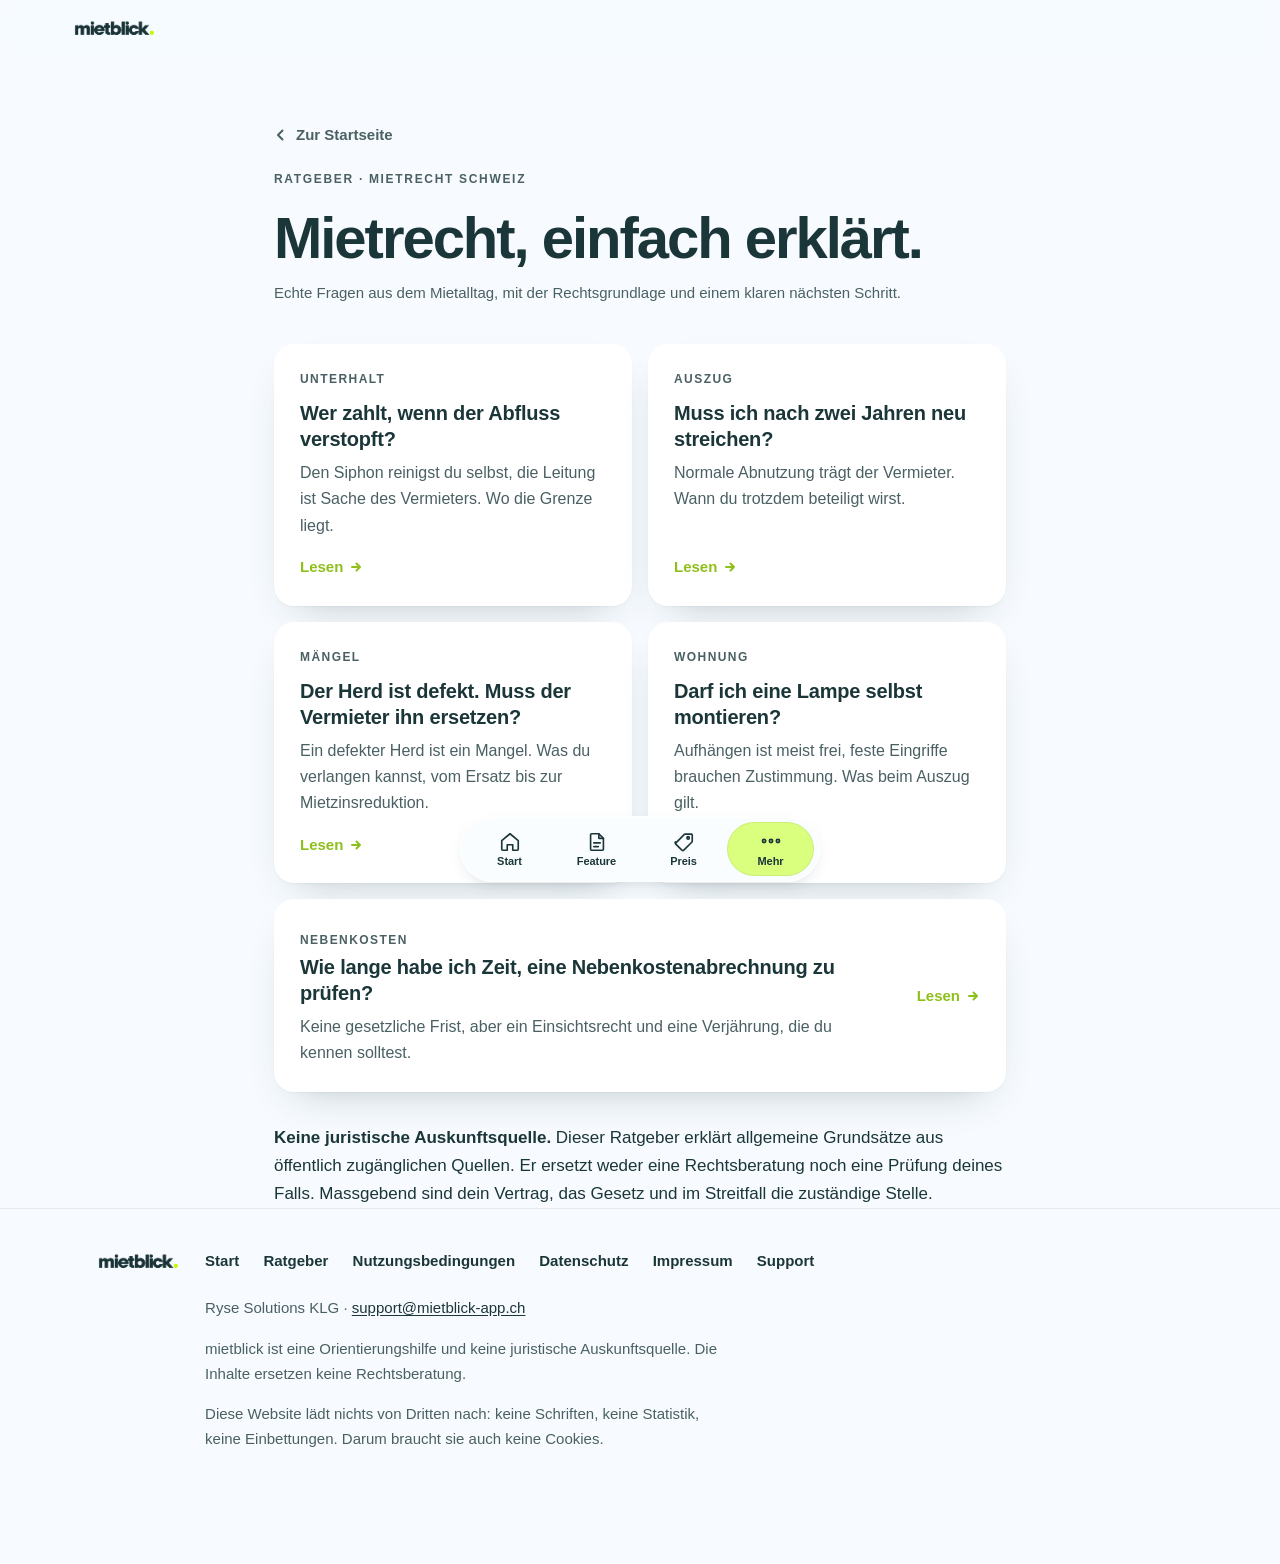
==== ratgeber/index.html @ 64bbb938 "Strukturierte Daten: ein JSON-LD-Graph je Seite (Organization, WebSite, WebPage, Article, Breadcrumb" ====
<!doctype html>
<html lang="de-CH">
<head>
<meta charset="utf-8">
<meta name="viewport" content="width=device-width,initial-scale=1">
<title>Ratgeber, Mietrecht einfach erklärt | mietblick</title>
<meta name="description" content="Echte Fragen aus dem Schweizer Mietalltag, mit Rechtsgrundlage und einem klaren nächsten Schritt. Keine Rechtsberatung.">
<meta name="theme-color" content="#F7FBFF" media="(prefers-color-scheme: light)">
<meta name="theme-color" content="#0F2426" media="(prefers-color-scheme: dark)">
<meta property="og:type" content="website">
<meta property="og:site_name" content="mietblick">
<meta property="og:title" content="Ratgeber, Mietrecht einfach erklärt">
<meta property="og:description" content="Echte Fragen aus dem Schweizer Mietalltag, mit Rechtsgrundlage und einem klaren nächsten Schritt.">
<meta property="og:locale" content="de_CH">
<meta property="og:url" content="https://mietblick-app.ch/ratgeber/">
<meta property="og:image" content="https://mietblick-app.ch/assets/og.jpg">
<meta name="twitter:card" content="summary_large_image">
<link rel="canonical" href="https://mietblick-app.ch/ratgeber/">
<link rel="icon" href="../assets/icon.png">
<link rel="apple-touch-icon" href="../assets/icon.png">
<style>:root{
--petrol:#1B3639;--petrol-deep:#0F2426;--lime:#C5FF28;--lime-ink:#8FBF1A;
--ice:#F7FBFF;--paper:#FFFFFF;--ink:#1B3639;--ink-muted:#4A6063;
--hairline:#E4EBEE;--sage:#DDF0E6;
--band:#1B3639;--band-ink:#F7FBFF;--band-muted:#9FB5B7;--band-line:rgba(247,251,255,.14);
--r-chip:8px;--r-control:16px;--r-card:20px;--r-hero:24px;--r-pill:28px;
--lift:0 1px 2px rgba(27,54,57,.04),0 18px 40px -22px rgba(27,54,57,.30);
--lift-hi:0 2px 4px rgba(27,54,57,.05),0 30px 60px -28px rgba(27,54,57,.42);
--lift-strong:0 2px 6px rgba(27,54,57,.06),0 48px 90px -44px rgba(27,54,57,.55);
--ease:cubic-bezier(.16,1,.3,1);
}
*{box-sizing:border-box}
html{-webkit-text-size-adjust:100%;scroll-behavior:smooth;overflow-x:clip;--dock-h:64px;--dock-gap:18px;--header-h:72px;scroll-padding-block-start:calc(var(--header-h) + 1rem);scroll-padding-block-end:calc(var(--dock-h) + max(var(--dock-gap), env(safe-area-inset-bottom,0px)) + 1rem)}
body{margin:0;overflow-x:clip;background:var(--ice);color:var(--ink);
font-family:-apple-system,BlinkMacSystemFont,"SF Pro Display","SF Pro Text","Inter","Segoe UI",Roboto,Helvetica,Arial,sans-serif;
font-size:17px;line-height:1.65;-webkit-font-smoothing:antialiased;text-rendering:optimizeLegibility}
img{max-width:100%}

/* Raster */
.shell{max-width:1140px;margin:0 auto;padding:0 24px}
.shell.narrow{max-width:780px}
.sec{padding:clamp(72px,10vw,132px) 0}
.sec-tight{padding:clamp(56px,7vw,92px) 0}
.band{background:var(--band);color:var(--band-ink)}
.band .lead,.band .muted{color:var(--band-muted)}
.band .eyebrow{color:var(--lime)}

/* Typografie */
.eyebrow{font-size:12px;font-weight:700;letter-spacing:.14em;text-transform:uppercase;
color:var(--ink-muted);margin:0 0 18px;display:block}
h1{font-size:clamp(40px,6.4vw,74px);line-height:1.03;letter-spacing:-.035em;font-weight:700;margin:0 0 22px}
h2{font-size:clamp(29px,4.1vw,50px);line-height:1.09;letter-spacing:-.03em;font-weight:700;margin:0 0 20px}
h3{font-size:19px;line-height:1.3;letter-spacing:-.01em;font-weight:600;margin:0 0 8px}
.lead{font-size:clamp(18px,2vw,22px);line-height:1.5;color:var(--ink-muted);margin:0 0 28px;max-width:46ch}
.muted{color:var(--ink-muted)}
p{margin:0 0 16px}
p:last-child{margin-bottom:0}

/* Leseanzeige */
.progress{position:fixed;top:0;left:0;height:2px;width:0;background:var(--lime-ink);
z-index:40;pointer-events:none}

/* Schwebende Navigation unten (Liquid-Glass-Stil): Grid aus vier Feldern, eine Pille gleitet mit */
.dock{--i:0;position:fixed;left:50%;bottom:max(18px,env(safe-area-inset-bottom));transform:translateX(-50%);
z-index:30;display:grid;grid-template-columns:repeat(4,minmax(0,1fr));width:min(calc(100vw - 32px),360px);
padding:5px;border-radius:999px;isolation:isolate;
background:rgba(250,253,255,.96);backdrop-filter:saturate(180%) blur(22px);-webkit-backdrop-filter:saturate(180%) blur(22px);
border:1px solid rgba(255,255,255,.7);box-shadow:0 6px 18px -8px rgba(27,54,57,.22),inset 0 1px 0 rgba(255,255,255,.8)}
.dock .pill{position:absolute;top:5px;bottom:5px;left:5px;width:calc((100% - 10px) / 4);
border-radius:999px;background:rgba(197,255,40,.6);box-shadow:inset 0 0 0 1px rgba(27,54,57,.08);z-index:-1;
transform:translateX(calc(var(--i) * 100%));will-change:transform;
transition:transform .6s cubic-bezier(.32,.72,0,1)}
.dock a{position:relative;display:flex;flex-direction:column;align-items:center;justify-content:center;gap:3px;min-height:54px;
font-size:11px;font-weight:600;letter-spacing:-.005em;line-height:1;color:#1B3639;text-decoration:none;white-space:nowrap;border-radius:999px;transition:color .45s cubic-bezier(.32,.72,0,1)}
.dock a svg{transition:transform .6s cubic-bezier(.32,.72,0,1)}
.dock a[aria-current="page"] svg{transform:translateY(-1px) scale(1.08)}
.dock a:focus-visible{outline:2px solid #1B3639;outline-offset:2px}
.dock svg{width:22px;height:22px;flex:none}
footer{padding-bottom:calc(104px + env(safe-area-inset-bottom))}
@media(prefers-reduced-motion:reduce){.dock .pill,.dock a,.dock a svg{transition:none}}
/* Kopfzeile */
.top{position:sticky;top:0;z-index:20;background:rgba(247,251,255,.82);
backdrop-filter:saturate(180%) blur(16px);-webkit-backdrop-filter:saturate(180%) blur(16px);
border-bottom:1px solid transparent;transition:border-color .3s}
.top.stuck{border-bottom-color:var(--hairline)}
.top-in{display:flex;align-items:center;justify-content:space-between;gap:16px;padding:16px 0}
.brand{display:inline-flex;align-items:center}
.brand img{height:26px;width:auto;display:block;transition:height .35s var(--ease)}
.top.stuck .brand img{height:22px}
.brand .on-dark{display:none}
@media(max-width:759px){.top-in .status{display:none}}
/* Mobil: Logo zentriert und grösser, Hero rückt nach oben an die Kopfzeile */
@media(max-width:759px){
.top-in{justify-content:center;padding:14px 0 10px}
.brand img{height:34px}
.top.stuck .brand img{height:30px}
.hero{padding-top:8px}
}

/* Statusmarke */
.status{display:inline-flex;align-items:center;gap:9px;font-size:13px;font-weight:600;
padding:8px 15px;border-radius:var(--r-pill);border:1px solid var(--hairline);
background:var(--paper);color:var(--ink);white-space:nowrap;margin:0}
.status::before{content:"";width:7px;height:7px;border-radius:50%;background:var(--lime-ink);flex:0 0 auto}
.band .status{background:rgba(247,251,255,.08);border-color:var(--band-line);color:var(--band-ink)}
.band .status::before{background:var(--lime)}

/* Schaltflaechen */
.btn{display:inline-flex;align-items:center;gap:10px;text-decoration:none;font-weight:600;
font-size:17px;padding:16px 28px;border-radius:var(--r-pill);border:1px solid transparent;
transition:transform .25s var(--ease),background-color .25s,border-color .25s,box-shadow .25s var(--ease)}
.btn-primary{background:var(--petrol);color:var(--ice)}
.btn-primary:hover{background:var(--petrol-deep);transform:translateY(-2px);
box-shadow:0 14px 30px -14px rgba(27,54,57,.6)}
.btn-primary:active{transform:translateY(0) scale(.985)}
.band .btn-primary{background:var(--lime);color:var(--petrol-deep)}
.band .btn-primary:hover{background:#d4ff5c}
.btn-ghost{border-color:var(--hairline);color:var(--ink);background:var(--paper)}
.btn-ghost:hover{border-color:var(--ink-muted);transform:translateY(-2px)}
.btn-ghost:active{transform:translateY(0) scale(.985)}
.btns{display:flex;flex-wrap:wrap;gap:12px;align-items:center}

/* Hero */
.hero{padding:clamp(44px,6vw,80px) 0 clamp(64px,8vw,104px)}
.hero-grid{display:grid;gap:clamp(40px,6vw,64px);align-items:center}
@media(min-width:900px){.hero-grid{grid-template-columns:1.02fr .98fr}}
.hero h1{margin-top:18px}
.hero .note{font-size:15px;color:var(--ink-muted);margin:22px 0 0}
.hero-art{position:relative;display:grid;place-items:center;min-height:300px}
.hero-art .glow{position:absolute;width:118%;aspect-ratio:1;border-radius:50%;
background:radial-gradient(closest-side,rgba(197,255,40,.55),rgba(197,255,40,.16) 52%,rgba(197,255,40,0) 76%)}
.hero-art img{position:relative;width:min(460px,88%);height:auto}

/* Alltagsband */
.beats{margin:clamp(28px,4vw,44px) 0 0;border-top:1px solid var(--band-line)}
.beat{position:relative;padding:22px 0;border-bottom:1px solid var(--band-line);display:grid;gap:4px}
@media(min-width:760px){.beat{grid-template-columns:132px 1fr;gap:28px;align-items:baseline}}
.beat .k{font-size:12px;font-weight:700;letter-spacing:.14em;text-transform:uppercase;color:var(--lime)}
.beat .v{font-size:clamp(18px,2vw,21px);line-height:1.45;margin:0;max-width:62ch}
.turn{margin:clamp(30px,4vw,44px) 0 0;font-size:clamp(20px,2.4vw,26px);line-height:1.4;
letter-spacing:-.015em;max-width:32ch}

/* Funktionsabschnitt */
.feature{display:grid;gap:clamp(34px,5vw,72px);align-items:center}
@media(min-width:900px){
.feature{grid-template-columns:1fr 1fr}
.feature.flip .feature-art{order:-1}
}
.feature + .feature{margin-top:clamp(72px,9vw,128px)}
.feature-art{display:grid;place-items:center}
.points{list-style:none;margin:26px 0 0;padding:0;display:grid;gap:14px}
.points li{display:grid;grid-template-columns:22px 1fr;gap:12px;align-items:start;
font-size:16px;line-height:1.5}
.points .t{font-weight:600}
.tick{width:22px;height:22px;border-radius:50%;background:var(--sage);display:grid;
place-items:center;margin-top:1px;color:var(--petrol)}
.tick svg{width:12px;height:12px;display:block}
.band .tick{background:rgba(197,255,40,.18);color:var(--lime)}

/* Geraeterahmen */
.device{position:relative;width:min(306px,78vw);padding:11px;border-radius:50px;
background:linear-gradient(165deg,#2B5054 0%,#1B3639 42%,#102325 100%);
box-shadow:var(--lift-strong)}
.device::after{content:"";position:absolute;inset:0;border-radius:50px;pointer-events:none;
box-shadow:inset 0 1px 0 rgba(247,251,255,.22),inset 0 0 0 1px rgba(15,36,38,.5)}
.device img{display:block;width:100%;height:auto;border-radius:40px;background:var(--ice)}

/* Kennzahl */
.pull{margin:clamp(28px,4vw,40px) 0 0;padding:24px 26px;border-radius:var(--r-card);
background:var(--paper);box-shadow:var(--lift);display:grid;gap:4px}
.band .pull{background:rgba(247,251,255,.06);box-shadow:none;border:1px solid var(--band-line)}
.pull .n{font-size:clamp(30px,4vw,40px);font-weight:700;letter-spacing:-.03em;line-height:1.05;
font-variant-numeric:tabular-nums}
.pull .c{font-size:15px;color:var(--ink-muted)}
.band .pull .c{color:var(--band-muted)}

/* Fallkacheln */
.tiles{display:grid;grid-template-columns:repeat(2,1fr);gap:12px;margin:26px 0 0;
padding:0;list-style:none}
@media(min-width:620px){.tiles{grid-template-columns:repeat(3,1fr)}}
.tile{background:var(--paper);border-radius:var(--r-card);padding:14px 14px 16px;
box-shadow:var(--lift);display:grid;gap:10px;justify-items:start;
transition:transform .3s var(--ease),box-shadow .3s var(--ease)}
.tile:hover{transform:translateY(-4px);box-shadow:var(--lift-hi)}
.tile img{width:100%;height:auto;aspect-ratio:16/10;object-fit:contain;border-radius:var(--r-chip)}
.tile span{font-size:15px;font-weight:600;line-height:1.3}

/* Zweispaltig mit Illustration */
.split{display:grid;gap:clamp(34px,5vw,64px);align-items:center}
@media(min-width:900px){.split{grid-template-columns:1.06fr .94fr}}
.split-art{display:grid;place-items:center}
.split-art img{width:min(380px,78%);height:auto}

/* Karten */
.cards{display:grid;gap:14px;grid-template-columns:1fr;margin:clamp(30px,4vw,44px) 0 0}
@media(min-width:760px){.cards{grid-template-columns:repeat(3,1fr)}}
.card{background:var(--paper);border-radius:var(--r-card);padding:26px;box-shadow:var(--lift);
transition:transform .3s var(--ease),box-shadow .3s var(--ease),background-color .3s}
.card:hover{transform:translateY(-4px);box-shadow:var(--lift-hi)}
.card p{color:var(--ink-muted);font-size:16px;margin:0}
.band .card{background:rgba(247,251,255,.06);box-shadow:none;border:1px solid var(--band-line)}
.band .card:hover{background:rgba(247,251,255,.09);box-shadow:none}
.band .card p{color:var(--band-muted)}

/* Belegmarken */
.chips{display:flex;flex-wrap:wrap;gap:10px;margin:clamp(26px,3vw,36px) 0 0;padding:0;list-style:none}
.chips li{font-size:15px;font-weight:600;padding:10px 16px;border-radius:var(--r-pill);
border:1px solid var(--band-line);background:rgba(247,251,255,.06);
transition:background-color .25s,border-color .25s,transform .25s var(--ease)}
.chips li:hover{background:rgba(197,255,40,.12);border-color:rgba(197,255,40,.45);transform:translateY(-2px)}

/* Preis */
.price{background:var(--paper);border-radius:var(--r-hero);padding:clamp(28px,4vw,44px);
box-shadow:var(--lift);max-width:620px}
.price .n{font-size:clamp(34px,4.6vw,46px);font-weight:700;letter-spacing:-.03em;line-height:1.05;margin:0 0 10px}

/* Abschluss */
.launch{display:grid;gap:clamp(28px,4vw,48px);align-items:center;justify-items:center;text-align:center}
.launch-art{position:relative;display:grid;place-items:center}
.launch-art .glow{position:absolute;width:168%;aspect-ratio:1;border-radius:50%;
background:radial-gradient(closest-side,rgba(197,255,40,.30),rgba(197,255,40,0) 70%)}
.launch-art img{position:relative;width:min(210px,62vw);height:auto}
.launch .lead{margin-inline:auto}

/* Rechtstexte */
.doc-head{padding:clamp(36px,5vw,68px) 0 clamp(18px,2.5vw,28px)}
.doc-head h1{font-size:clamp(34px,5vw,58px);margin:0 0 14px}
.doc-head .version{color:var(--ink-muted);font-size:15px;margin:0}
.doc{background:var(--paper);border-radius:var(--r-hero);padding:clamp(26px,4vw,44px);
margin:0 auto clamp(56px,8vw,96px);box-shadow:var(--lift)}
.doc h2{font-size:clamp(20px,2.4vw,25px);line-height:1.25;margin:38px 0 10px;letter-spacing:-.015em}
.doc > h2:first-child{margin-top:0}
.doc p,.doc li{max-width:68ch}
.doc ul,.doc ol{padding-left:22px;margin:0 0 16px}
.doc li{margin:8px 0}
.doc .tablewrap{overflow-x:auto;margin:0 0 22px;border-radius:var(--r-control);
border:1px solid var(--hairline);-webkit-overflow-scrolling:touch}
.doc table{width:100%;min-width:560px;border-collapse:collapse;font-size:15px}
.doc th{text-align:left;font-weight:700;font-size:11px;letter-spacing:.12em;text-transform:uppercase;
color:var(--ink-muted);padding:14px 16px;background:var(--ice);
border-bottom:1px solid var(--hairline);white-space:nowrap}
.doc td{padding:14px 16px;border-bottom:1px solid var(--hairline);vertical-align:top;line-height:1.5}
.doc tbody tr:last-child td{border-bottom:0}
.doc-back{display:inline-flex;align-items:center;gap:8px;font-weight:600;text-decoration:none;
font-size:15px;margin:0 0 22px;color:var(--ink-muted)}
.doc-back:hover{color:var(--ink)}
a{color:var(--petrol);text-underline-offset:2px}

/* Fusszeile */
footer{border-top:1px solid var(--hairline);padding:40px 0 calc(112px + env(safe-area-inset-bottom));color:var(--ink-muted);font-size:15px}
footer .f-in{display:grid;gap:20px}
@media(min-width:760px){.f-in{grid-template-columns:auto 1fr;align-items:start;gap:48px}}
footer nav a{display:inline-block;margin:0 20px 8px 0;color:var(--ink);font-weight:600;text-decoration:none}
footer nav a:hover{text-decoration:underline}
footer .f-note{margin-top:14px;max-width:62ch}

/* Bewegung 1: Inhalt kommt an */
.js .reveal{opacity:0;transform:translateY(20px);
transition:opacity .75s var(--ease),transform .75s var(--ease)}
.js .reveal.in{opacity:1;transform:none}
.js .feature-art .device{opacity:0;transform:translateY(26px) scale(.975);
transition:opacity .9s var(--ease),transform .9s var(--ease)}
.js .feature-art.in .device{opacity:1;transform:none}
/* Die Linien im Alltagsband ziehen sich der Reihe nach ein */
.js .beat::after{content:"";position:absolute;left:0;bottom:-1px;height:1px;width:0;
background:var(--lime);opacity:.5;transition:width 1.1s var(--ease)}
.js .beats.in .beat::after{width:100%}
.js .beats.in .beat:nth-child(1)::after{transition-delay:.10s}
.js .beats.in .beat:nth-child(2)::after{transition-delay:.25s}
.js .beats.in .beat:nth-child(3)::after{transition-delay:.40s}
.js .beats.in .beat:nth-child(4)::after{transition-delay:.55s}
/* Bewegung 2: Tiefe beim Scrollen */
.js [data-par]{will-change:transform}

/* Fokus */
a:focus-visible,.btn:focus-visible{outline:3px solid var(--lime-ink);outline-offset:3px;border-radius:var(--r-chip)}
.band a:focus-visible,.band .btn:focus-visible{outline-color:var(--lime)}
.skip{position:absolute;left:-9999px}
.skip:focus{left:24px;top:12px;z-index:41;position:fixed;background:var(--petrol);color:var(--ice);
padding:12px 18px;border-radius:var(--r-control);text-decoration:none}

@media(prefers-reduced-motion:reduce){
html{scroll-behavior:auto}
.js .reveal,.js .feature-art .device{opacity:1;transform:none;transition:none}
.js .beat::after{display:none}
.js [data-par]{transform:none!important;will-change:auto}
.btn:hover,.card:hover,.tile:hover,.chips li:hover{transform:none}
.brand img,.top.stuck .brand img{transition:none}
.progress{display:none}
}

@media(prefers-color-scheme:dark){
:root{
--ice:#0F2426;--paper:#1A3134;--ink:#F3F8FA;--ink-muted:#A5BBBD;
--hairline:rgba(243,248,250,.12);--sage:rgba(197,255,40,.16);
--band:#153032;--band-line:rgba(243,248,250,.12);
--lift:0 1px 2px rgba(0,0,0,.3),0 18px 40px -22px rgba(0,0,0,.6);
--lift-hi:0 2px 4px rgba(0,0,0,.35),0 30px 60px -28px rgba(0,0,0,.7);
--lift-strong:0 2px 6px rgba(0,0,0,.4),0 48px 90px -44px rgba(0,0,0,.85);
}
.top{background:rgba(15,36,38,.82)}
.dock{background:rgba(15,36,38,.96);border-color:rgba(243,248,250,.14);box-shadow:0 6px 18px -8px rgba(0,0,0,.5),inset 0 1px 0 rgba(243,248,250,.08)}
.dock a{color:#F7FBFF}
.dock .pill{background:rgba(197,255,40,.9);box-shadow:none}
.dock a[aria-current="page"]{color:#0F2426}
.brand .on-light{display:none}
.brand .on-dark{display:block}
.status{background:rgba(243,248,250,.07);border-color:var(--hairline)}
.status::before{background:var(--lime)}
.btn-primary{background:var(--lime);color:var(--petrol-deep)}
.btn-primary:hover{background:#d4ff5c;box-shadow:0 14px 30px -14px rgba(197,255,40,.35)}
.btn-ghost{background:transparent}
.tick{color:var(--lime)}
.progress{background:var(--lime)}
a{color:var(--lime)}
.device{background:linear-gradient(165deg,#355E62 0%,#1B3639 42%,#0B1C1E 100%)}
.doc th{background:rgba(243,248,250,.04)}
}.rg-grid{display:grid;gap:16px;grid-template-columns:1fr;margin-top:10px}
@media(min-width:720px){.rg-grid{grid-template-columns:1fr 1fr}}
.rg-card{display:flex;flex-direction:column;text-decoration:none;color:inherit}
.rg-card .cat{font-size:12px;font-weight:700;letter-spacing:.12em;text-transform:uppercase;color:var(--ink-muted);margin:0 0 10px}
.rg-card h3{font-size:20px;margin:0 0 8px}
.rg-card p{color:var(--ink-muted);font-size:16px;margin:0 0 16px}
.rg-card .more{margin-top:auto;font-weight:600;font-size:15px;color:var(--lime-ink);display:inline-flex;align-items:center;gap:6px}
.rg-card:hover .more{gap:10px}
.rg-card .more svg{transition:transform .4s var(--ease)}
.rg-wide{grid-column:1/-1}
@media(min-width:720px){.rg-wide{flex-direction:row;align-items:center;gap:28px}.rg-wide .rg-txt{flex:1}.rg-wide .rg-txt p{margin-bottom:0}.rg-wide .more{margin-top:0;white-space:nowrap}}
</style>
<script>document.documentElement.classList.add('js')</script>
<script type="application/ld+json">{"@context":"https://schema.org","@graph":[{"@type":"Organization","@id":"https://mietblick-app.ch/#organisation","name":"Ryse Solutions KLG","url":"https://mietblick-app.ch/","email":"support@mietblick-app.ch","address":{"@type":"PostalAddress","streetAddress":"Talackerstrasse 15","postalCode":"5037","addressLocality":"Muhen","addressCountry":"CH"},"identifier":{"@type":"PropertyValue","propertyID":"UID","value":"CHE-268.832.753"}},{"@type":"WebSite","@id":"https://mietblick-app.ch/#website","url":"https://mietblick-app.ch/","name":"mietblick","description":"Mietrecht verstehen, Fristen rechnen, Wohnung dokumentieren. Für Mieterinnen und Mieter in der Schweiz.","inLanguage":"de-CH","publisher":{"@id":"https://mietblick-app.ch/#organisation"}},{"@type":"CollectionPage","@id":"https://mietblick-app.ch/ratgeber/#seite","url":"https://mietblick-app.ch/ratgeber/","name":"Mietrecht, einfach erklärt.","description":"Echte Fragen aus dem Schweizer Mietalltag, mit Rechtsgrundlage und einem klaren nächsten Schritt. Keine Rechtsberatung.","inLanguage":"de-CH","isPartOf":{"@id":"https://mietblick-app.ch/#website"}},{"@type":"BreadcrumbList","@id":"https://mietblick-app.ch/ratgeber/#krumen","itemListElement":[{"@type":"ListItem","position":1,"name":"Start","item":"https://mietblick-app.ch/"},{"@type":"ListItem","position":2,"name":"Ratgeber","item":"https://mietblick-app.ch/ratgeber/"}]}]}</script>
</head>
<body>
<a class="skip" href="#inhalt">Zum Inhalt</a>
<div class="progress" aria-hidden="true"></div>
<header class="top"><div class="shell top-in">
<a class="brand" href="../index.html" aria-label="mietblick, zur Startseite">
<img class="on-light" src="../assets/wortmarke-petrol.png" alt="mietblick" width="900" height="240">
<img class="on-dark" src="../assets/wortmarke-weiss.png" alt="" aria-hidden="true" width="900" height="240">
</a>

</div></header>
<main id="inhalt">
<section class="doc-head"><div class="shell narrow"><a class="doc-back" href="../index.html"><svg width="14" height="14" viewBox="0 0 14 14" fill="none" aria-hidden="true"><path d="M8.5 2.5 4 7l4.5 4.5" stroke="currentColor" stroke-width="2" stroke-linecap="round" stroke-linejoin="round"/></svg>Zur Startseite</a><span class="eyebrow">Ratgeber · Mietrecht Schweiz</span><h1>Mietrecht, einfach erklärt.</h1><p class="version">Echte Fragen aus dem Mietalltag, mit der Rechtsgrundlage und einem klaren nächsten Schritt.</p></div></section>
<div class="shell narrow">
<div class="rg-grid">
<a class="card rg-card" href="abfluss.html"><span class="cat">Unterhalt</span><h3>Wer zahlt, wenn der Abfluss verstopft?</h3><p>Den Siphon reinigst du selbst, die Leitung ist Sache des Vermieters. Wo die Grenze liegt.</p><span class="more">Lesen <svg width="14" height="14" viewBox="0 0 14 14" fill="none" aria-hidden="true"><path d="M3 7h8M7.5 3.5 11 7l-3.5 3.5" stroke="currentColor" stroke-width="2" stroke-linecap="round" stroke-linejoin="round"/></svg></span></a>
<a class="card rg-card" href="streichen.html"><span class="cat">Auszug</span><h3>Muss ich nach zwei Jahren neu streichen?</h3><p>Normale Abnutzung trägt der Vermieter. Wann du trotzdem beteiligt wirst.</p><span class="more">Lesen <svg width="14" height="14" viewBox="0 0 14 14" fill="none" aria-hidden="true"><path d="M3 7h8M7.5 3.5 11 7l-3.5 3.5" stroke="currentColor" stroke-width="2" stroke-linecap="round" stroke-linejoin="round"/></svg></span></a>
<a class="card rg-card" href="herd.html"><span class="cat">Mängel</span><h3>Der Herd ist defekt. Muss der Vermieter ihn ersetzen?</h3><p>Ein defekter Herd ist ein Mangel. Was du verlangen kannst, vom Ersatz bis zur Mietzinsreduktion.</p><span class="more">Lesen <svg width="14" height="14" viewBox="0 0 14 14" fill="none" aria-hidden="true"><path d="M3 7h8M7.5 3.5 11 7l-3.5 3.5" stroke="currentColor" stroke-width="2" stroke-linecap="round" stroke-linejoin="round"/></svg></span></a>
<a class="card rg-card" href="lampe.html"><span class="cat">Wohnung</span><h3>Darf ich eine Lampe selbst montieren?</h3><p>Aufhängen ist meist frei, feste Eingriffe brauchen Zustimmung. Was beim Auszug gilt.</p><span class="more">Lesen <svg width="14" height="14" viewBox="0 0 14 14" fill="none" aria-hidden="true"><path d="M3 7h8M7.5 3.5 11 7l-3.5 3.5" stroke="currentColor" stroke-width="2" stroke-linecap="round" stroke-linejoin="round"/></svg></span></a>
<a class="card rg-card rg-wide" href="nebenkosten.html"><div class="rg-txt"><span class="cat">Nebenkosten</span><h3>Wie lange habe ich Zeit, eine Nebenkostenabrechnung zu prüfen?</h3><p>Keine gesetzliche Frist, aber ein Einsichtsrecht und eine Verjährung, die du kennen solltest.</p></div><span class="more">Lesen <svg width="14" height="14" viewBox="0 0 14 14" fill="none" aria-hidden="true"><path d="M3 7h8M7.5 3.5 11 7l-3.5 3.5" stroke="currentColor" stroke-width="2" stroke-linecap="round" stroke-linejoin="round"/></svg></span></a>
</div>
<p class="hinweis" style="margin-top:32px"><strong>Keine juristische Auskunftsquelle.</strong> Dieser Ratgeber erklärt allgemeine Grundsätze aus öffentlich zugänglichen Quellen. Er ersetzt weder eine Rechtsberatung noch eine Prüfung deines Falls. Massgebend sind dein Vertrag, das Gesetz und im Streitfall die zuständige Stelle.</p>
</div>
</main>
<nav class="dock" aria-label="Seiten" style="--i:3"><span class="pill" aria-hidden="true"></span><a href="../index.html"><svg viewBox="0 0 24 24" fill="none" stroke="currentColor" stroke-width="1.8" stroke-linecap="round" stroke-linejoin="round" aria-hidden="true"><path d="M3 10.5 12 3l9 7.5V20a1 1 0 0 1-1 1h-5v-6h-6v6H4a1 1 0 0 1-1-1z"/></svg><span>Start</span></a><a href="../index.html#funktionen"><svg viewBox="0 0 24 24" fill="none" stroke="currentColor" stroke-width="1.8" stroke-linecap="round" stroke-linejoin="round" aria-hidden="true"><path d="M14 3H6a1 1 0 0 0-1 1v16a1 1 0 0 0 1 1h12a1 1 0 0 0 1-1V8z"/><path d="M14 3v5h5M8.5 13h7M8.5 17h5"/></svg><span>Feature</span></a><a href="../index.html#preis"><svg viewBox="0 0 24 24" fill="none" stroke="currentColor" stroke-width="1.8" stroke-linecap="round" stroke-linejoin="round" aria-hidden="true"><path d="M3.5 12.6 12.4 3.7a1 1 0 0 1 .7-.3H20a1 1 0 0 1 1 1v6.9a1 1 0 0 1-.3.7l-8.9 8.9a1.5 1.5 0 0 1-2.1 0l-6.9-6.9a1.5 1.5 0 0 1 0-2.1z"/><circle cx="16.5" cy="7.5" r="1.3"/></svg><span>Preis</span></a><a href="../index.html#mehr" aria-current="page"><svg viewBox="0 0 24 24" fill="none" stroke="currentColor" stroke-width="1.8" stroke-linecap="round" stroke-linejoin="round" aria-hidden="true"><circle cx="5" cy="12" r="1.6"/><circle cx="12" cy="12" r="1.6"/><circle cx="19" cy="12" r="1.6"/></svg><span>Mehr</span></a></nav>
<footer id="mehr"><div class="shell f-in">
<a class="brand" href="../index.html" aria-label="mietblick">
<img class="on-light" src="../assets/wortmarke-petrol.png" alt="mietblick" width="900" height="240">
<img class="on-dark" src="../assets/wortmarke-weiss.png" alt="" aria-hidden="true" width="900" height="240">
</a>
<div>
<nav aria-label="Seiten">
<a href="../index.html">Start</a>
<a href="index.html">Ratgeber</a>
<a href="../nutzungsbedingungen.html">Nutzungsbedingungen</a>
<a href="../datenschutz.html">Datenschutz</a>
<a href="../impressum.html">Impressum</a>
<a href="../support.html">Support</a>
</nav>
<p class="f-note">Ryse Solutions KLG &middot; <a href="mailto:support@mietblick-app.ch">support@mietblick-app.ch</a></p>
<p class="f-note">mietblick ist eine Orientierungshilfe und keine juristische Auskunftsquelle. Die Inhalte ersetzen keine Rechtsberatung.</p>
<p class="f-note">Diese Website lädt nichts von Dritten nach: keine Schriften, keine Statistik, keine Einbettungen. Darum braucht sie auch keine Cookies.</p>
</div>
</div></footer>
<script>
(function(){
  var doc=document.documentElement;
  var reduce=matchMedia('(prefers-reduced-motion: reduce)');
  var top=document.querySelector('.top');
  var bar=document.querySelector('.progress');
  var pars=[].slice.call(document.querySelectorAll('[data-par]'));
  var ticking=false;

  function frame(){
    ticking=false;
    var y=window.scrollY||0;
    if(top) top.classList.toggle('stuck', y>4);
    if(bar){
      var max=doc.scrollHeight-window.innerHeight;
      bar.style.width=(max>0?Math.min(1,Math.max(0,y/max))*100:0)+'%';
    }
    if(!reduce.matches){
      var vh=window.innerHeight;
      for(var i=0;i<pars.length;i++){
        var el=pars[i], r=el.getBoundingClientRect();
        if(r.bottom<-150||r.top>vh+150) continue;
        var mid=(r.top+r.height/2-vh/2)/vh;
        var k=parseFloat(el.getAttribute('data-par'))||1;
        el.style.transform='translate3d(0,'+(mid*-k*30).toFixed(2)+'px,0)';
      }
    }
  }
  function onScroll(){ if(!ticking){ ticking=true; requestAnimationFrame(frame); } }
  frame();
  addEventListener('scroll',onScroll,{passive:true});
  addEventListener('resize',onScroll,{passive:true});

  // Die Zahl zaehlt hoch, sobald die Karte sichtbar wird
  function countUp(el){
    var to=parseInt(el.getAttribute('data-count'),10);
    if(!to||reduce.matches){ return; }
    var t0=null, dur=1000;
    function step(t){
      if(t0===null) t0=t;
      var p=Math.min(1,(t-t0)/dur);
      el.textContent=String(Math.round(to*(1-Math.pow(1-p,3))));
      if(p<1) requestAnimationFrame(step);
    }
    requestAnimationFrame(step);
  }

  var items=document.querySelectorAll('.reveal,.feature-art,.beats,[data-count]');
  if(!items.length) return;
  if(!('IntersectionObserver' in window)){
    for(var j=0;j<items.length;j++){
      items[j].classList.add('in');
      if(items[j].hasAttribute('data-count')) countUp(items[j]);
    }
    return;
  }
  var io=new IntersectionObserver(function(entries){
    entries.forEach(function(e){
      if(!e.isIntersecting) return;
      var el=e.target;
      var d=parseInt(el.getAttribute('data-d')||'0',10);
      if(d) el.style.transitionDelay=(d*60)+'ms';
      el.classList.add('in');
      if(el.hasAttribute('data-count')) countUp(el);
      io.unobserve(el);
    });
  },{rootMargin:'0px 0px -12% 0px',threshold:0});
  for(var k=0;k<items.length;k++) io.observe(items[k]);
})();
</script>
</body>
</html>
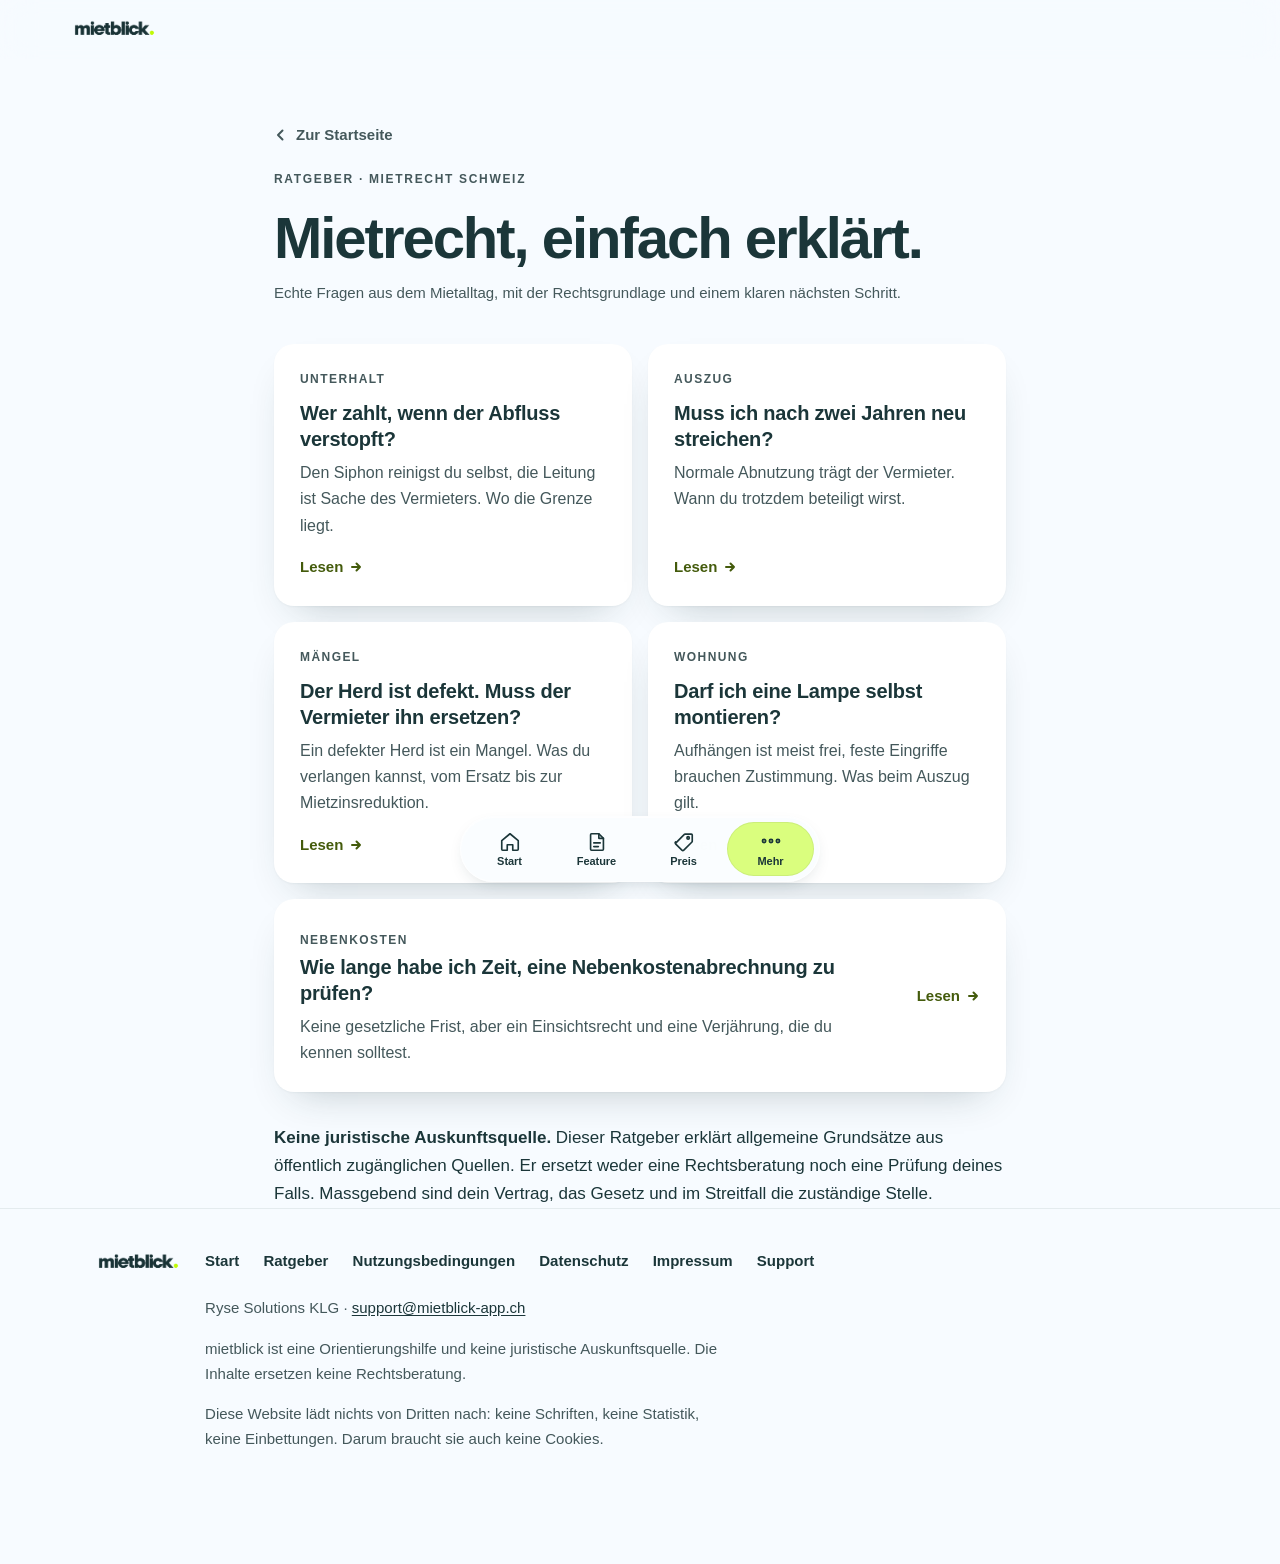
==== commit 5f54c315: "Kontrast: eigener Textakzent-Token, Fokusrahmen und Lesen-Link erfuellen jetzt WCAG; Sekundaertext a" ====
--- a/ratgeber/index.html
+++ b/ratgeber/index.html
@@ -20,7 +20,7 @@
 <link rel="apple-touch-icon" href="../assets/icon.png">
 <style>:root{
 --petrol:#1B3639;--petrol-deep:#0F2426;--lime:#C5FF28;--lime-ink:#8FBF1A;
---ice:#F7FBFF;--paper:#FFFFFF;--ink:#1B3639;--ink-muted:#4A6063;
+--ice:#F7FBFF;--paper:#FFFFFF;--accent-text:#445B0C;--ink:#1B3639;--ink-muted:#44585B;
 --hairline:#E4EBEE;--sage:#DDF0E6;
 --band:#1B3639;--band-ink:#F7FBFF;--band-muted:#9FB5B7;--band-line:rgba(247,251,255,.14);
 --r-chip:8px;--r-control:16px;--r-card:20px;--r-hero:24px;--r-pill:28px;
@@ -273,7 +273,7 @@
 .js [data-par]{will-change:transform}
 
 /* Fokus */
-a:focus-visible,.btn:focus-visible{outline:3px solid var(--lime-ink);outline-offset:3px;border-radius:var(--r-chip)}
+a:focus-visible,.btn:focus-visible{outline:3px solid var(--accent-text);outline-offset:3px;border-radius:var(--r-chip)}
 .band a:focus-visible,.band .btn:focus-visible{outline-color:var(--lime)}
 .skip{position:absolute;left:-9999px}
 .skip:focus{left:24px;top:12px;z-index:41;position:fixed;background:var(--petrol);color:var(--ice);
@@ -291,7 +291,7 @@
 
 @media(prefers-color-scheme:dark){
 :root{
---ice:#0F2426;--paper:#1A3134;--ink:#F3F8FA;--ink-muted:#A5BBBD;
+--ice:#0F2426;--paper:#1A3134;--accent-text:#C5FF28;--ink:#F3F8FA;--ink-muted:#AEC6C8;
 --hairline:rgba(243,248,250,.12);--sage:rgba(197,255,40,.16);
 --band:#153032;--band-line:rgba(243,248,250,.12);
 --lift:0 1px 2px rgba(0,0,0,.3),0 18px 40px -22px rgba(0,0,0,.6);
@@ -321,7 +321,7 @@
 .rg-card .cat{font-size:12px;font-weight:700;letter-spacing:.12em;text-transform:uppercase;color:var(--ink-muted);margin:0 0 10px}
 .rg-card h3{font-size:20px;margin:0 0 8px}
 .rg-card p{color:var(--ink-muted);font-size:16px;margin:0 0 16px}
-.rg-card .more{margin-top:auto;font-weight:600;font-size:15px;color:var(--lime-ink);display:inline-flex;align-items:center;gap:6px}
+.rg-card .more{margin-top:auto;font-weight:600;font-size:15px;color:var(--accent-text);display:inline-flex;align-items:center;gap:6px}
 .rg-card:hover .more{gap:10px}
 .rg-card .more svg{transition:transform .4s var(--ease)}
 .rg-wide{grid-column:1/-1}
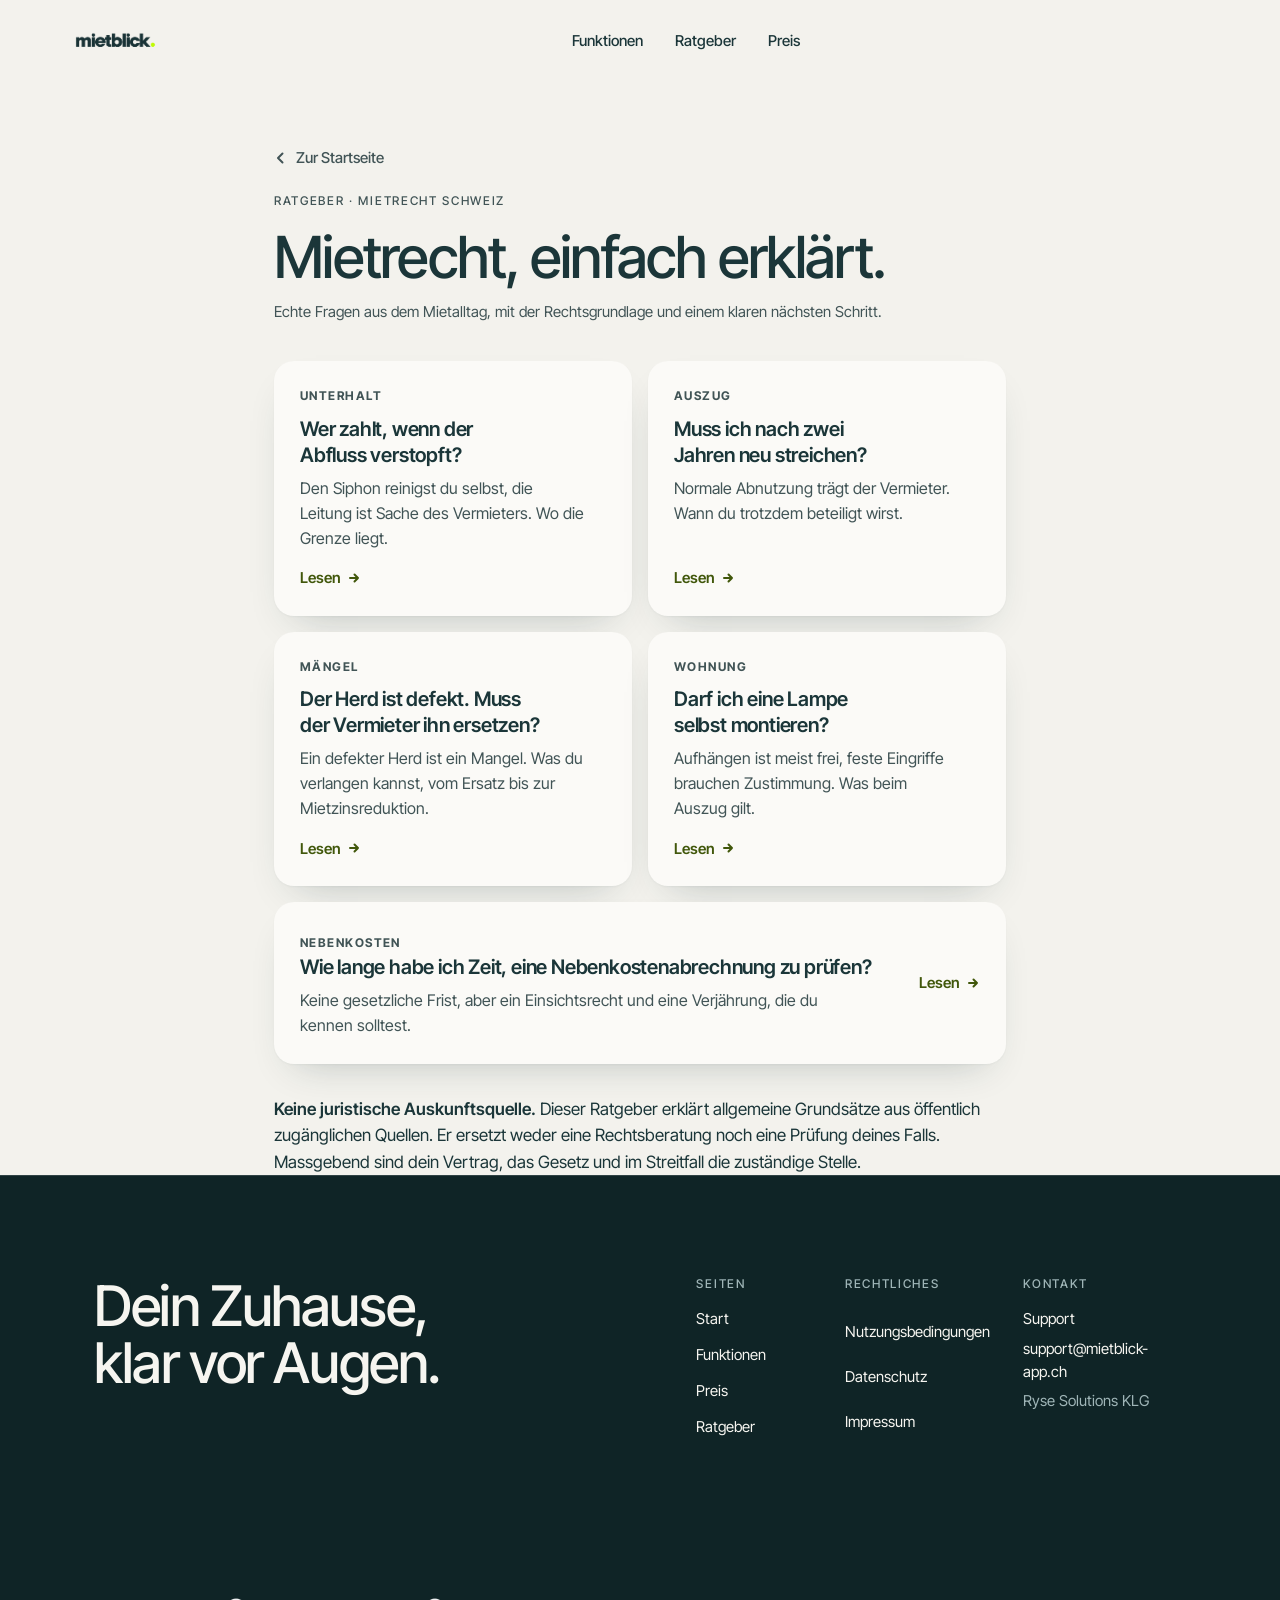
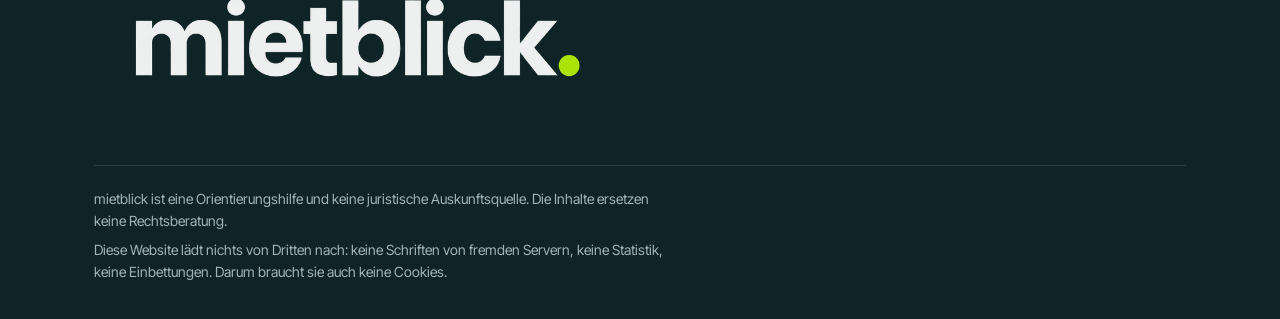
==== commit 93d6da57: "Phase 1: vom App-Schaufenster zur Marke - Kopfzeile statt nachgebauter iOS-Tableiste: transparent ue" ====
--- a/ratgeber/index.html
+++ b/ratgeber/index.html
@@ -18,359 +18,97 @@
 <link rel="canonical" href="https://mietblick-app.ch/ratgeber/">
 <link rel="icon" href="../assets/icon.png">
 <link rel="apple-touch-icon" href="../assets/icon.png">
-<style>:root{
---petrol:#1B3639;--petrol-deep:#0F2426;--lime:#C5FF28;--lime-ink:#8FBF1A;
---ice:#F7FBFF;--paper:#FFFFFF;--accent-text:#445B0C;--ink:#1B3639;--ink-muted:#44585B;
---hairline:#E4EBEE;--sage:#DDF0E6;
---band:#1B3639;--band-ink:#F7FBFF;--band-muted:#9FB5B7;--band-line:rgba(247,251,255,.14);
---r-chip:8px;--r-control:16px;--r-card:20px;--r-hero:24px;--r-pill:28px;
---lift:0 1px 2px rgba(27,54,57,.04),0 18px 40px -22px rgba(27,54,57,.30);
---lift-hi:0 2px 4px rgba(27,54,57,.05),0 30px 60px -28px rgba(27,54,57,.42);
---lift-strong:0 2px 6px rgba(27,54,57,.06),0 48px 90px -44px rgba(27,54,57,.55);
---ease:cubic-bezier(.16,1,.3,1);
-}
-*{box-sizing:border-box}
-html{-webkit-text-size-adjust:100%;scroll-behavior:smooth;overflow-x:clip;--dock-h:64px;--dock-gap:18px;--header-h:72px;scroll-padding-block-start:calc(var(--header-h) + 1rem);scroll-padding-block-end:calc(var(--dock-h) + max(var(--dock-gap), env(safe-area-inset-bottom,0px)) + 1rem)}
-body{margin:0;overflow-x:clip;background:var(--ice);color:var(--ink);
-font-family:-apple-system,BlinkMacSystemFont,"SF Pro Display","SF Pro Text","Inter","Segoe UI",Roboto,Helvetica,Arial,sans-serif;
-font-size:17px;line-height:1.65;-webkit-font-smoothing:antialiased;text-rendering:optimizeLegibility}
-img{max-width:100%}
-
-/* Raster */
-.shell{max-width:1140px;margin:0 auto;padding:0 24px}
-.shell.narrow{max-width:780px}
-.sec{padding:clamp(72px,10vw,132px) 0}
-.sec-tight{padding:clamp(56px,7vw,92px) 0}
-.band{background:var(--band);color:var(--band-ink)}
-.band .lead,.band .muted{color:var(--band-muted)}
-.band .eyebrow{color:var(--lime)}
-
-/* Typografie */
-.eyebrow{font-size:12px;font-weight:700;letter-spacing:.14em;text-transform:uppercase;
-color:var(--ink-muted);margin:0 0 18px;display:block}
-h1{font-size:clamp(40px,6.4vw,74px);line-height:1.03;letter-spacing:-.035em;font-weight:700;margin:0 0 22px}
-h2{font-size:clamp(29px,4.1vw,50px);line-height:1.09;letter-spacing:-.03em;font-weight:700;margin:0 0 20px}
-h3{font-size:19px;line-height:1.3;letter-spacing:-.01em;font-weight:600;margin:0 0 8px}
-.lead{font-size:clamp(18px,2vw,22px);line-height:1.5;color:var(--ink-muted);margin:0 0 28px;max-width:46ch}
-.muted{color:var(--ink-muted)}
-p{margin:0 0 16px}
-p:last-child{margin-bottom:0}
-
-/* Leseanzeige */
-.progress{position:fixed;top:0;left:0;height:2px;width:0;background:var(--lime-ink);
-z-index:40;pointer-events:none}
-
-/* Schwebende Navigation unten (Liquid-Glass-Stil): Grid aus vier Feldern, eine Pille gleitet mit */
-.dock{--i:0;position:fixed;left:50%;bottom:max(18px,env(safe-area-inset-bottom));transform:translateX(-50%);
-z-index:30;display:grid;grid-template-columns:repeat(4,minmax(0,1fr));width:min(calc(100vw - 32px),360px);
-padding:5px;border-radius:999px;isolation:isolate;
-background:rgba(250,253,255,.96);backdrop-filter:saturate(180%) blur(22px);-webkit-backdrop-filter:saturate(180%) blur(22px);
-border:1px solid rgba(255,255,255,.7);box-shadow:0 6px 18px -8px rgba(27,54,57,.22),inset 0 1px 0 rgba(255,255,255,.8)}
-.dock .pill{position:absolute;top:5px;bottom:5px;left:5px;width:calc((100% - 10px) / 4);
-border-radius:999px;background:rgba(197,255,40,.6);box-shadow:inset 0 0 0 1px rgba(27,54,57,.08);z-index:-1;
-transform:translateX(calc(var(--i) * 100%));will-change:transform;
-transition:transform .6s cubic-bezier(.32,.72,0,1)}
-.dock a{position:relative;display:flex;flex-direction:column;align-items:center;justify-content:center;gap:3px;min-height:54px;
-font-size:11px;font-weight:600;letter-spacing:-.005em;line-height:1;color:#1B3639;text-decoration:none;white-space:nowrap;border-radius:999px;transition:color .45s cubic-bezier(.32,.72,0,1)}
-.dock a svg{transition:transform .6s cubic-bezier(.32,.72,0,1)}
-.dock a[aria-current="page"] svg{transform:translateY(-1px) scale(1.08)}
-.dock a:focus-visible{outline:2px solid #1B3639;outline-offset:2px}
-.dock svg{width:22px;height:22px;flex:none}
-footer{padding-bottom:calc(104px + env(safe-area-inset-bottom))}
-@media(prefers-reduced-motion:reduce){.dock .pill,.dock a,.dock a svg{transition:none}}
-/* Kopfzeile */
-.top{position:sticky;top:0;z-index:20;background:rgba(247,251,255,.82);
-backdrop-filter:saturate(180%) blur(16px);-webkit-backdrop-filter:saturate(180%) blur(16px);
-border-bottom:1px solid transparent;transition:border-color .3s}
-.top.stuck{border-bottom-color:var(--hairline)}
-.top-in{display:flex;align-items:center;justify-content:space-between;gap:16px;padding:16px 0}
-.brand{display:inline-flex;align-items:center}
-.brand img{height:26px;width:auto;display:block;transition:height .35s var(--ease)}
-.top.stuck .brand img{height:22px}
-.brand .on-dark{display:none}
-@media(max-width:759px){.top-in .status{display:none}}
-/* Mobil: Logo zentriert und grösser, Hero rückt nach oben an die Kopfzeile */
-@media(max-width:759px){
-.top-in{justify-content:center;padding:14px 0 10px}
-.brand img{height:34px}
-.top.stuck .brand img{height:30px}
-.hero{padding-top:8px}
-}
-
-/* Statusmarke */
-.status{display:inline-flex;align-items:center;gap:9px;font-size:13px;font-weight:600;
-padding:8px 15px;border-radius:var(--r-pill);border:1px solid var(--hairline);
-background:var(--paper);color:var(--ink);white-space:nowrap;margin:0}
-.status::before{content:"";width:7px;height:7px;border-radius:50%;background:var(--lime-ink);flex:0 0 auto}
-.band .status{background:rgba(247,251,255,.08);border-color:var(--band-line);color:var(--band-ink)}
-.band .status::before{background:var(--lime)}
-
-/* Schaltflaechen */
-.btn{display:inline-flex;align-items:center;gap:10px;text-decoration:none;font-weight:600;
-font-size:17px;padding:16px 28px;border-radius:var(--r-pill);border:1px solid transparent;
-transition:transform .25s var(--ease),background-color .25s,border-color .25s,box-shadow .25s var(--ease)}
-.btn-primary{background:var(--petrol);color:var(--ice)}
-.btn-primary:hover{background:var(--petrol-deep);transform:translateY(-2px);
-box-shadow:0 14px 30px -14px rgba(27,54,57,.6)}
-.btn-primary:active{transform:translateY(0) scale(.985)}
-.band .btn-primary{background:var(--lime);color:var(--petrol-deep)}
-.band .btn-primary:hover{background:#d4ff5c}
-.btn-ghost{border-color:var(--hairline);color:var(--ink);background:var(--paper)}
-.btn-ghost:hover{border-color:var(--ink-muted);transform:translateY(-2px)}
-.btn-ghost:active{transform:translateY(0) scale(.985)}
-.btns{display:flex;flex-wrap:wrap;gap:12px;align-items:center}
-
-/* Hero */
-.hero{padding:clamp(44px,6vw,80px) 0 clamp(64px,8vw,104px)}
-.hero-grid{display:grid;gap:clamp(40px,6vw,64px);align-items:center}
-@media(min-width:900px){.hero-grid{grid-template-columns:1.02fr .98fr}}
-.hero h1{margin-top:18px}
-.hero .note{font-size:15px;color:var(--ink-muted);margin:22px 0 0}
-.hero-art{position:relative;display:grid;place-items:center;min-height:300px}
-.hero-art .glow{position:absolute;width:118%;aspect-ratio:1;border-radius:50%;
-background:radial-gradient(closest-side,rgba(197,255,40,.55),rgba(197,255,40,.16) 52%,rgba(197,255,40,0) 76%)}
-.hero-art img{position:relative;width:min(460px,88%);height:auto}
-
-/* Alltagsband */
-.beats{margin:clamp(28px,4vw,44px) 0 0;border-top:1px solid var(--band-line)}
-.beat{position:relative;padding:22px 0;border-bottom:1px solid var(--band-line);display:grid;gap:4px}
-@media(min-width:760px){.beat{grid-template-columns:132px 1fr;gap:28px;align-items:baseline}}
-.beat .k{font-size:12px;font-weight:700;letter-spacing:.14em;text-transform:uppercase;color:var(--lime)}
-.beat .v{font-size:clamp(18px,2vw,21px);line-height:1.45;margin:0;max-width:62ch}
-.turn{margin:clamp(30px,4vw,44px) 0 0;font-size:clamp(20px,2.4vw,26px);line-height:1.4;
-letter-spacing:-.015em;max-width:32ch}
-
-/* Funktionsabschnitt */
-.feature{display:grid;gap:clamp(34px,5vw,72px);align-items:center}
-@media(min-width:900px){
-.feature{grid-template-columns:1fr 1fr}
-.feature.flip .feature-art{order:-1}
-}
-.feature + .feature{margin-top:clamp(72px,9vw,128px)}
-.feature-art{display:grid;place-items:center}
-.points{list-style:none;margin:26px 0 0;padding:0;display:grid;gap:14px}
-.points li{display:grid;grid-template-columns:22px 1fr;gap:12px;align-items:start;
-font-size:16px;line-height:1.5}
-.points .t{font-weight:600}
-.tick{width:22px;height:22px;border-radius:50%;background:var(--sage);display:grid;
-place-items:center;margin-top:1px;color:var(--petrol)}
-.tick svg{width:12px;height:12px;display:block}
-.band .tick{background:rgba(197,255,40,.18);color:var(--lime)}
-
-/* Geraeterahmen */
-.device{position:relative;width:min(306px,78vw);padding:11px;border-radius:50px;
-background:linear-gradient(165deg,#2B5054 0%,#1B3639 42%,#102325 100%);
-box-shadow:var(--lift-strong)}
-.device::after{content:"";position:absolute;inset:0;border-radius:50px;pointer-events:none;
-box-shadow:inset 0 1px 0 rgba(247,251,255,.22),inset 0 0 0 1px rgba(15,36,38,.5)}
-.device img{display:block;width:100%;height:auto;border-radius:40px;background:var(--ice)}
-
-/* Kennzahl */
-.pull{margin:clamp(28px,4vw,40px) 0 0;padding:24px 26px;border-radius:var(--r-card);
-background:var(--paper);box-shadow:var(--lift);display:grid;gap:4px}
-.band .pull{background:rgba(247,251,255,.06);box-shadow:none;border:1px solid var(--band-line)}
-.pull .n{font-size:clamp(30px,4vw,40px);font-weight:700;letter-spacing:-.03em;line-height:1.05;
-font-variant-numeric:tabular-nums}
-.pull .c{font-size:15px;color:var(--ink-muted)}
-.band .pull .c{color:var(--band-muted)}
-
-/* Fallkacheln */
-.tiles{display:grid;grid-template-columns:repeat(2,1fr);gap:12px;margin:26px 0 0;
-padding:0;list-style:none}
-@media(min-width:620px){.tiles{grid-template-columns:repeat(3,1fr)}}
-.tile{background:var(--paper);border-radius:var(--r-card);padding:14px 14px 16px;
-box-shadow:var(--lift);display:grid;gap:10px;justify-items:start;
-transition:transform .3s var(--ease),box-shadow .3s var(--ease)}
-.tile:hover{transform:translateY(-4px);box-shadow:var(--lift-hi)}
-.tile img{width:100%;height:auto;aspect-ratio:16/10;object-fit:contain;border-radius:var(--r-chip)}
-.tile span{font-size:15px;font-weight:600;line-height:1.3}
-
-/* Zweispaltig mit Illustration */
-.split{display:grid;gap:clamp(34px,5vw,64px);align-items:center}
-@media(min-width:900px){.split{grid-template-columns:1.06fr .94fr}}
-.split-art{display:grid;place-items:center}
-.split-art img{width:min(380px,78%);height:auto}
-
-/* Karten */
-.cards{display:grid;gap:14px;grid-template-columns:1fr;margin:clamp(30px,4vw,44px) 0 0}
-@media(min-width:760px){.cards{grid-template-columns:repeat(3,1fr)}}
-.card{background:var(--paper);border-radius:var(--r-card);padding:26px;box-shadow:var(--lift);
-transition:transform .3s var(--ease),box-shadow .3s var(--ease),background-color .3s}
-.card:hover{transform:translateY(-4px);box-shadow:var(--lift-hi)}
-.card p{color:var(--ink-muted);font-size:16px;margin:0}
-.band .card{background:rgba(247,251,255,.06);box-shadow:none;border:1px solid var(--band-line)}
-.band .card:hover{background:rgba(247,251,255,.09);box-shadow:none}
-.band .card p{color:var(--band-muted)}
-
-/* Belegmarken */
-.chips{display:flex;flex-wrap:wrap;gap:10px;margin:clamp(26px,3vw,36px) 0 0;padding:0;list-style:none}
-.chips li{font-size:15px;font-weight:600;padding:10px 16px;border-radius:var(--r-pill);
-border:1px solid var(--band-line);background:rgba(247,251,255,.06);
-transition:background-color .25s,border-color .25s,transform .25s var(--ease)}
-.chips li:hover{background:rgba(197,255,40,.12);border-color:rgba(197,255,40,.45);transform:translateY(-2px)}
-
-/* Preis */
-.price{background:var(--paper);border-radius:var(--r-hero);padding:clamp(28px,4vw,44px);
-box-shadow:var(--lift);max-width:620px}
-.price .n{font-size:clamp(34px,4.6vw,46px);font-weight:700;letter-spacing:-.03em;line-height:1.05;margin:0 0 10px}
-
-/* Abschluss */
-.launch{display:grid;gap:clamp(28px,4vw,48px);align-items:center;justify-items:center;text-align:center}
-.launch-art{position:relative;display:grid;place-items:center}
-.launch-art .glow{position:absolute;width:168%;aspect-ratio:1;border-radius:50%;
-background:radial-gradient(closest-side,rgba(197,255,40,.30),rgba(197,255,40,0) 70%)}
-.launch-art img{position:relative;width:min(210px,62vw);height:auto}
-.launch .lead{margin-inline:auto}
-
-/* Rechtstexte */
-.doc-head{padding:clamp(36px,5vw,68px) 0 clamp(18px,2.5vw,28px)}
-.doc-head h1{font-size:clamp(34px,5vw,58px);margin:0 0 14px}
-.doc-head .version{color:var(--ink-muted);font-size:15px;margin:0}
-.doc{background:var(--paper);border-radius:var(--r-hero);padding:clamp(26px,4vw,44px);
-margin:0 auto clamp(56px,8vw,96px);box-shadow:var(--lift)}
-.doc h2{font-size:clamp(20px,2.4vw,25px);line-height:1.25;margin:38px 0 10px;letter-spacing:-.015em}
-.doc > h2:first-child{margin-top:0}
-.doc p,.doc li{max-width:68ch}
-.doc ul,.doc ol{padding-left:22px;margin:0 0 16px}
-.doc li{margin:8px 0}
-.doc .tablewrap{overflow-x:auto;margin:0 0 22px;border-radius:var(--r-control);
-border:1px solid var(--hairline);-webkit-overflow-scrolling:touch}
-.doc table{width:100%;min-width:560px;border-collapse:collapse;font-size:15px}
-.doc th{text-align:left;font-weight:700;font-size:11px;letter-spacing:.12em;text-transform:uppercase;
-color:var(--ink-muted);padding:14px 16px;background:var(--ice);
-border-bottom:1px solid var(--hairline);white-space:nowrap}
-.doc td{padding:14px 16px;border-bottom:1px solid var(--hairline);vertical-align:top;line-height:1.5}
-.doc tbody tr:last-child td{border-bottom:0}
-.doc-back{display:inline-flex;align-items:center;gap:8px;font-weight:600;text-decoration:none;
-font-size:15px;margin:0 0 22px;color:var(--ink-muted)}
-.doc-back:hover{color:var(--ink)}
-a{color:var(--petrol);text-underline-offset:2px}
-
-/* Fusszeile */
-footer{border-top:1px solid var(--hairline);padding:40px 0 calc(112px + env(safe-area-inset-bottom));color:var(--ink-muted);font-size:15px}
-footer .f-in{display:grid;gap:20px}
-@media(min-width:760px){.f-in{grid-template-columns:auto 1fr;align-items:start;gap:48px}}
-footer nav a{display:inline-block;margin:0 20px 8px 0;color:var(--ink);font-weight:600;text-decoration:none}
-footer nav a:hover{text-decoration:underline}
-footer .f-note{margin-top:14px;max-width:62ch}
-
-/* Bewegung 1: Inhalt kommt an */
-.js .reveal{opacity:0;transform:translateY(20px);
-transition:opacity .75s var(--ease),transform .75s var(--ease)}
-.js .reveal.in{opacity:1;transform:none}
-.js .feature-art .device{opacity:0;transform:translateY(26px) scale(.975);
-transition:opacity .9s var(--ease),transform .9s var(--ease)}
-.js .feature-art.in .device{opacity:1;transform:none}
-/* Die Linien im Alltagsband ziehen sich der Reihe nach ein */
-.js .beat::after{content:"";position:absolute;left:0;bottom:-1px;height:1px;width:0;
-background:var(--lime);opacity:.5;transition:width 1.1s var(--ease)}
-.js .beats.in .beat::after{width:100%}
-.js .beats.in .beat:nth-child(1)::after{transition-delay:.10s}
-.js .beats.in .beat:nth-child(2)::after{transition-delay:.25s}
-.js .beats.in .beat:nth-child(3)::after{transition-delay:.40s}
-.js .beats.in .beat:nth-child(4)::after{transition-delay:.55s}
-/* Bewegung 2: Tiefe beim Scrollen */
-.js [data-par]{will-change:transform}
-
-/* Fokus */
-a:focus-visible,.btn:focus-visible{outline:3px solid var(--accent-text);outline-offset:3px;border-radius:var(--r-chip)}
-.band a:focus-visible,.band .btn:focus-visible{outline-color:var(--lime)}
-.skip{position:absolute;left:-9999px}
-.skip:focus{left:24px;top:12px;z-index:41;position:fixed;background:var(--petrol);color:var(--ice);
-padding:12px 18px;border-radius:var(--r-control);text-decoration:none}
-
-@media(prefers-reduced-motion:reduce){
-html{scroll-behavior:auto}
-.js .reveal,.js .feature-art .device{opacity:1;transform:none;transition:none}
-.js .beat::after{display:none}
-.js [data-par]{transform:none!important;will-change:auto}
-.btn:hover,.card:hover,.tile:hover,.chips li:hover{transform:none}
-.brand img,.top.stuck .brand img{transition:none}
-.progress{display:none}
-}
-
-@media(prefers-color-scheme:dark){
-:root{
---ice:#0F2426;--paper:#1A3134;--accent-text:#C5FF28;--ink:#F3F8FA;--ink-muted:#AEC6C8;
---hairline:rgba(243,248,250,.12);--sage:rgba(197,255,40,.16);
---band:#153032;--band-line:rgba(243,248,250,.12);
---lift:0 1px 2px rgba(0,0,0,.3),0 18px 40px -22px rgba(0,0,0,.6);
---lift-hi:0 2px 4px rgba(0,0,0,.35),0 30px 60px -28px rgba(0,0,0,.7);
---lift-strong:0 2px 6px rgba(0,0,0,.4),0 48px 90px -44px rgba(0,0,0,.85);
-}
-.top{background:rgba(15,36,38,.82)}
-.dock{background:rgba(15,36,38,.96);border-color:rgba(243,248,250,.14);box-shadow:0 6px 18px -8px rgba(0,0,0,.5),inset 0 1px 0 rgba(243,248,250,.08)}
-.dock a{color:#F7FBFF}
-.dock .pill{background:rgba(197,255,40,.9);box-shadow:none}
-.dock a[aria-current="page"]{color:#0F2426}
-.brand .on-light{display:none}
-.brand .on-dark{display:block}
-.status{background:rgba(243,248,250,.07);border-color:var(--hairline)}
-.status::before{background:var(--lime)}
-.btn-primary{background:var(--lime);color:var(--petrol-deep)}
-.btn-primary:hover{background:#d4ff5c;box-shadow:0 14px 30px -14px rgba(197,255,40,.35)}
-.btn-ghost{background:transparent}
-.tick{color:var(--lime)}
-.progress{background:var(--lime)}
-a{color:var(--lime)}
-.device{background:linear-gradient(165deg,#355E62 0%,#1B3639 42%,#0B1C1E 100%)}
-.doc th{background:rgba(243,248,250,.04)}
-}.rg-grid{display:grid;gap:16px;grid-template-columns:1fr;margin-top:10px}
+<link rel="stylesheet" href="../assets/app.css">
+<style>.rg-grid{display:grid;gap:16px;grid-template-columns:1fr;margin-top:10px}
 @media(min-width:720px){.rg-grid{grid-template-columns:1fr 1fr}}
 .rg-card{display:flex;flex-direction:column;text-decoration:none;color:inherit}
 .rg-card .cat{font-size:12px;font-weight:700;letter-spacing:.12em;text-transform:uppercase;color:var(--ink-muted);margin:0 0 10px}
-.rg-card h3{font-size:20px;margin:0 0 8px}
+.rg-card h2{font-size:20px;line-height:1.3;letter-spacing:-.01em;font-weight:600;margin:0 0 8px}
 .rg-card p{color:var(--ink-muted);font-size:16px;margin:0 0 16px}
 .rg-card .more{margin-top:auto;font-weight:600;font-size:15px;color:var(--accent-text);display:inline-flex;align-items:center;gap:6px}
 .rg-card:hover .more{gap:10px}
 .rg-card .more svg{transition:transform .4s var(--ease)}
 .rg-wide{grid-column:1/-1}
-@media(min-width:720px){.rg-wide{flex-direction:row;align-items:center;gap:28px}.rg-wide .rg-txt{flex:1}.rg-wide .rg-txt p{margin-bottom:0}.rg-wide .more{margin-top:0;white-space:nowrap}}
-</style>
-<script>document.documentElement.classList.add('js')</script>
+@media(min-width:720px){.rg-wide{flex-direction:row;align-items:center;gap:28px}.rg-wide .rg-txt{flex:1}.rg-wide .rg-txt p{margin-bottom:0}.rg-wide .more{margin-top:0;white-space:nowrap}}</style>
+<script>/* Sicherheitsnetz: js schaltet die Animationen ein. Meldet sich das Hauptskript kurz
+   nach dem Laden nicht, wird js wieder entfernt, damit kein Inhalt unsichtbar bleibt. */
+(function(){var d=document,w=window,h=d.documentElement;h.classList.add('js');
+function pruefen(){if(!w.__animBereit){h.classList.remove('js');}}
+w.addEventListener('load',function(){setTimeout(pruefen,800);},false);
+setTimeout(pruefen,4000);})();</script>
 <script type="application/ld+json">{"@context":"https://schema.org","@graph":[{"@type":"Organization","@id":"https://mietblick-app.ch/#organisation","name":"Ryse Solutions KLG","url":"https://mietblick-app.ch/","email":"support@mietblick-app.ch","address":{"@type":"PostalAddress","streetAddress":"Talackerstrasse 15","postalCode":"5037","addressLocality":"Muhen","addressCountry":"CH"},"identifier":{"@type":"PropertyValue","propertyID":"UID","value":"CHE-268.832.753"}},{"@type":"WebSite","@id":"https://mietblick-app.ch/#website","url":"https://mietblick-app.ch/","name":"mietblick","description":"Mietrecht verstehen, Fristen rechnen, Wohnung dokumentieren. Für Mieterinnen und Mieter in der Schweiz.","inLanguage":"de-CH","publisher":{"@id":"https://mietblick-app.ch/#organisation"}},{"@type":"CollectionPage","@id":"https://mietblick-app.ch/ratgeber/#seite","url":"https://mietblick-app.ch/ratgeber/","name":"Mietrecht, einfach erklärt.","description":"Echte Fragen aus dem Schweizer Mietalltag, mit Rechtsgrundlage und einem klaren nächsten Schritt. Keine Rechtsberatung.","inLanguage":"de-CH","isPartOf":{"@id":"https://mietblick-app.ch/#website"}},{"@type":"BreadcrumbList","@id":"https://mietblick-app.ch/ratgeber/#krumen","itemListElement":[{"@type":"ListItem","position":1,"name":"Start","item":"https://mietblick-app.ch/"},{"@type":"ListItem","position":2,"name":"Ratgeber","item":"https://mietblick-app.ch/ratgeber/"}]}]}</script>
 </head>
 <body>
 <a class="skip" href="#inhalt">Zum Inhalt</a>
 <div class="progress" aria-hidden="true"></div>
-<header class="top"><div class="shell top-in">
+<header class="top"><div class="top-in">
 <a class="brand" href="../index.html" aria-label="mietblick, zur Startseite">
 <img class="on-light" src="../assets/wortmarke-petrol.png" alt="mietblick" width="900" height="240">
 <img class="on-dark" src="../assets/wortmarke-weiss.png" alt="" aria-hidden="true" width="900" height="240">
 </a>
-
+<nav class="top-nav" aria-label="Hauptnavigation">
+<a href="../index.html#funktionen">Funktionen</a>
+<a href="../ratgeber/">Ratgeber</a>
+<a href="../index.html#preis">Preis</a>
+</nav>
+<div class="top-right">
+<a class="btn btn-primary btn-sm" href="../index.html#funktionen">Was sie kann</a>
+<button class="burger" type="button" aria-expanded="false" aria-controls="menu" aria-label="Menü öffnen"><span></span></button>
+</div>
+<div class="menu" id="menu" hidden>
+<a href="../index.html#funktionen">Funktionen</a>
+<a href="../ratgeber/">Ratgeber</a>
+<a href="../index.html#preis">Preis</a>
+<a class="sub" href="../support.html">Support</a>
+<a class="sub" href="../nutzungsbedingungen.html">Nutzungsbedingungen</a>
+<a class="sub" href="../datenschutz.html">Datenschutz</a>
+<a class="sub" href="../impressum.html">Impressum</a>
+</div>
 </div></header>
+<script>(function(){var b=document.querySelector('.burger'),m=document.getElementById('menu');if(!b||!m)return;
+function setz(offen){b.setAttribute('aria-expanded',offen?'true':'false');b.setAttribute('aria-label',offen?'Menü schliessen':'Menü öffnen');if(offen){m.removeAttribute('hidden');}else{m.setAttribute('hidden','');}}
+b.addEventListener('click',function(){setz(b.getAttribute('aria-expanded')!=='true');});
+document.addEventListener('keydown',function(e){if(e.key==='Escape'&&b.getAttribute('aria-expanded')==='true'){setz(false);b.focus();}});
+m.addEventListener('click',function(e){if(e.target.tagName==='A')setz(false);});})();</script>
 <main id="inhalt">
 <section class="doc-head"><div class="shell narrow"><a class="doc-back" href="../index.html"><svg width="14" height="14" viewBox="0 0 14 14" fill="none" aria-hidden="true"><path d="M8.5 2.5 4 7l4.5 4.5" stroke="currentColor" stroke-width="2" stroke-linecap="round" stroke-linejoin="round"/></svg>Zur Startseite</a><span class="eyebrow">Ratgeber · Mietrecht Schweiz</span><h1>Mietrecht, einfach erklärt.</h1><p class="version">Echte Fragen aus dem Mietalltag, mit der Rechtsgrundlage und einem klaren nächsten Schritt.</p></div></section>
 <div class="shell narrow">
 <div class="rg-grid">
-<a class="card rg-card" href="abfluss.html"><span class="cat">Unterhalt</span><h3>Wer zahlt, wenn der Abfluss verstopft?</h3><p>Den Siphon reinigst du selbst, die Leitung ist Sache des Vermieters. Wo die Grenze liegt.</p><span class="more">Lesen <svg width="14" height="14" viewBox="0 0 14 14" fill="none" aria-hidden="true"><path d="M3 7h8M7.5 3.5 11 7l-3.5 3.5" stroke="currentColor" stroke-width="2" stroke-linecap="round" stroke-linejoin="round"/></svg></span></a>
-<a class="card rg-card" href="streichen.html"><span class="cat">Auszug</span><h3>Muss ich nach zwei Jahren neu streichen?</h3><p>Normale Abnutzung trägt der Vermieter. Wann du trotzdem beteiligt wirst.</p><span class="more">Lesen <svg width="14" height="14" viewBox="0 0 14 14" fill="none" aria-hidden="true"><path d="M3 7h8M7.5 3.5 11 7l-3.5 3.5" stroke="currentColor" stroke-width="2" stroke-linecap="round" stroke-linejoin="round"/></svg></span></a>
-<a class="card rg-card" href="herd.html"><span class="cat">Mängel</span><h3>Der Herd ist defekt. Muss der Vermieter ihn ersetzen?</h3><p>Ein defekter Herd ist ein Mangel. Was du verlangen kannst, vom Ersatz bis zur Mietzinsreduktion.</p><span class="more">Lesen <svg width="14" height="14" viewBox="0 0 14 14" fill="none" aria-hidden="true"><path d="M3 7h8M7.5 3.5 11 7l-3.5 3.5" stroke="currentColor" stroke-width="2" stroke-linecap="round" stroke-linejoin="round"/></svg></span></a>
-<a class="card rg-card" href="lampe.html"><span class="cat">Wohnung</span><h3>Darf ich eine Lampe selbst montieren?</h3><p>Aufhängen ist meist frei, feste Eingriffe brauchen Zustimmung. Was beim Auszug gilt.</p><span class="more">Lesen <svg width="14" height="14" viewBox="0 0 14 14" fill="none" aria-hidden="true"><path d="M3 7h8M7.5 3.5 11 7l-3.5 3.5" stroke="currentColor" stroke-width="2" stroke-linecap="round" stroke-linejoin="round"/></svg></span></a>
-<a class="card rg-card rg-wide" href="nebenkosten.html"><div class="rg-txt"><span class="cat">Nebenkosten</span><h3>Wie lange habe ich Zeit, eine Nebenkostenabrechnung zu prüfen?</h3><p>Keine gesetzliche Frist, aber ein Einsichtsrecht und eine Verjährung, die du kennen solltest.</p></div><span class="more">Lesen <svg width="14" height="14" viewBox="0 0 14 14" fill="none" aria-hidden="true"><path d="M3 7h8M7.5 3.5 11 7l-3.5 3.5" stroke="currentColor" stroke-width="2" stroke-linecap="round" stroke-linejoin="round"/></svg></span></a>
+<a class="card rg-card" href="abfluss.html"><span class="cat">Unterhalt</span><h2>Wer zahlt, wenn der Abfluss verstopft?</h2><p>Den Siphon reinigst du selbst, die Leitung ist Sache des Vermieters. Wo die Grenze liegt.</p><span class="more">Lesen <svg width="14" height="14" viewBox="0 0 14 14" fill="none" aria-hidden="true"><path d="M3 7h8M7.5 3.5 11 7l-3.5 3.5" stroke="currentColor" stroke-width="2" stroke-linecap="round" stroke-linejoin="round"/></svg></span></a>
+<a class="card rg-card" href="streichen.html"><span class="cat">Auszug</span><h2>Muss ich nach zwei Jahren neu streichen?</h2><p>Normale Abnutzung trägt der Vermieter. Wann du trotzdem beteiligt wirst.</p><span class="more">Lesen <svg width="14" height="14" viewBox="0 0 14 14" fill="none" aria-hidden="true"><path d="M3 7h8M7.5 3.5 11 7l-3.5 3.5" stroke="currentColor" stroke-width="2" stroke-linecap="round" stroke-linejoin="round"/></svg></span></a>
+<a class="card rg-card" href="herd.html"><span class="cat">Mängel</span><h2>Der Herd ist defekt. Muss der Vermieter ihn ersetzen?</h2><p>Ein defekter Herd ist ein Mangel. Was du verlangen kannst, vom Ersatz bis zur Mietzinsreduktion.</p><span class="more">Lesen <svg width="14" height="14" viewBox="0 0 14 14" fill="none" aria-hidden="true"><path d="M3 7h8M7.5 3.5 11 7l-3.5 3.5" stroke="currentColor" stroke-width="2" stroke-linecap="round" stroke-linejoin="round"/></svg></span></a>
+<a class="card rg-card" href="lampe.html"><span class="cat">Wohnung</span><h2>Darf ich eine Lampe selbst montieren?</h2><p>Aufhängen ist meist frei, feste Eingriffe brauchen Zustimmung. Was beim Auszug gilt.</p><span class="more">Lesen <svg width="14" height="14" viewBox="0 0 14 14" fill="none" aria-hidden="true"><path d="M3 7h8M7.5 3.5 11 7l-3.5 3.5" stroke="currentColor" stroke-width="2" stroke-linecap="round" stroke-linejoin="round"/></svg></span></a>
+<a class="card rg-card rg-wide" href="nebenkosten.html"><div class="rg-txt"><span class="cat">Nebenkosten</span><h2>Wie lange habe ich Zeit, eine Nebenkostenabrechnung zu prüfen?</h2><p>Keine gesetzliche Frist, aber ein Einsichtsrecht und eine Verjährung, die du kennen solltest.</p></div><span class="more">Lesen <svg width="14" height="14" viewBox="0 0 14 14" fill="none" aria-hidden="true"><path d="M3 7h8M7.5 3.5 11 7l-3.5 3.5" stroke="currentColor" stroke-width="2" stroke-linecap="round" stroke-linejoin="round"/></svg></span></a>
 </div>
 <p class="hinweis" style="margin-top:32px"><strong>Keine juristische Auskunftsquelle.</strong> Dieser Ratgeber erklärt allgemeine Grundsätze aus öffentlich zugänglichen Quellen. Er ersetzt weder eine Rechtsberatung noch eine Prüfung deines Falls. Massgebend sind dein Vertrag, das Gesetz und im Streitfall die zuständige Stelle.</p>
 </div>
 </main>
-<nav class="dock" aria-label="Seiten" style="--i:3"><span class="pill" aria-hidden="true"></span><a href="../index.html"><svg viewBox="0 0 24 24" fill="none" stroke="currentColor" stroke-width="1.8" stroke-linecap="round" stroke-linejoin="round" aria-hidden="true"><path d="M3 10.5 12 3l9 7.5V20a1 1 0 0 1-1 1h-5v-6h-6v6H4a1 1 0 0 1-1-1z"/></svg><span>Start</span></a><a href="../index.html#funktionen"><svg viewBox="0 0 24 24" fill="none" stroke="currentColor" stroke-width="1.8" stroke-linecap="round" stroke-linejoin="round" aria-hidden="true"><path d="M14 3H6a1 1 0 0 0-1 1v16a1 1 0 0 0 1 1h12a1 1 0 0 0 1-1V8z"/><path d="M14 3v5h5M8.5 13h7M8.5 17h5"/></svg><span>Feature</span></a><a href="../index.html#preis"><svg viewBox="0 0 24 24" fill="none" stroke="currentColor" stroke-width="1.8" stroke-linecap="round" stroke-linejoin="round" aria-hidden="true"><path d="M3.5 12.6 12.4 3.7a1 1 0 0 1 .7-.3H20a1 1 0 0 1 1 1v6.9a1 1 0 0 1-.3.7l-8.9 8.9a1.5 1.5 0 0 1-2.1 0l-6.9-6.9a1.5 1.5 0 0 1 0-2.1z"/><circle cx="16.5" cy="7.5" r="1.3"/></svg><span>Preis</span></a><a href="../index.html#mehr" aria-current="page"><svg viewBox="0 0 24 24" fill="none" stroke="currentColor" stroke-width="1.8" stroke-linecap="round" stroke-linejoin="round" aria-hidden="true"><circle cx="5" cy="12" r="1.6"/><circle cx="12" cy="12" r="1.6"/><circle cx="19" cy="12" r="1.6"/></svg><span>Mehr</span></a></nav>
-<footer id="mehr"><div class="shell f-in">
-<a class="brand" href="../index.html" aria-label="mietblick">
-<img class="on-light" src="../assets/wortmarke-petrol.png" alt="mietblick" width="900" height="240">
-<img class="on-dark" src="../assets/wortmarke-weiss.png" alt="" aria-hidden="true" width="900" height="240">
-</a>
-<div>
-<nav aria-label="Seiten">
+<footer id="mehr"><div class="shell">
+<div class="foot-top">
+<p class="foot-claim">Dein Zuhause,<br>klar vor Augen.</p>
+<div class="foot-cols">
+<nav aria-label="Seiten"><h2 class="foot-h">Seiten</h2>
 <a href="../index.html">Start</a>
-<a href="index.html">Ratgeber</a>
+<a href="../index.html#funktionen">Funktionen</a>
+<a href="../index.html#preis">Preis</a>
+<a href="../ratgeber/">Ratgeber</a>
+</nav>
+<nav aria-label="Rechtliches"><h2 class="foot-h">Rechtliches</h2>
 <a href="../nutzungsbedingungen.html">Nutzungsbedingungen</a>
 <a href="../datenschutz.html">Datenschutz</a>
 <a href="../impressum.html">Impressum</a>
+</nav>
+<div><h2 class="foot-h">Kontakt</h2>
 <a href="../support.html">Support</a>
-</nav>
-<p class="f-note">Ryse Solutions KLG &middot; <a href="mailto:support@mietblick-app.ch">support@mietblick-app.ch</a></p>
-<p class="f-note">mietblick ist eine Orientierungshilfe und keine juristische Auskunftsquelle. Die Inhalte ersetzen keine Rechtsberatung.</p>
-<p class="f-note">Diese Website lädt nichts von Dritten nach: keine Schriften, keine Statistik, keine Einbettungen. Darum braucht sie auch keine Cookies.</p>
+<a href="mailto:support@mietblick-app.ch">support@mietblick-app.ch</a>
+<p>Ryse Solutions KLG</p>
+</div>
+</div>
+</div>
+<a class="brand foot-brand" href="../index.html" aria-label="mietblick, zur Startseite"><img src="../assets/wortmarke-weiss.png" alt="mietblick" width="900" height="240"></a>
+<div class="foot-legal">
+<p>mietblick ist eine Orientierungshilfe und keine juristische Auskunftsquelle. Die Inhalte ersetzen keine Rechtsberatung.</p>
+<p>Diese Website lädt nichts von Dritten nach: keine Schriften von fremden Servern, keine Statistik, keine Einbettungen. Darum braucht sie auch keine Cookies.</p>
 </div>
 </div></footer>
 <script>
--- a/assets/app.css
+++ b/assets/app.css
@@ -0,0 +1,319 @@
+:root{
+--petrol:#1B3639;--petrol-deep:#0F2426;--lime:#C5FF28;--lime-ink:#8FBF1A;
+--ice:#F3F2ED;--paper:#FBFAF7;--accent-text:#41570B;--ink:#1B3639;--ink-muted:#415456;
+--hairline:#E2E0D8;--sage:#DDF0E6;
+--band:#1B3639;--band-ink:#F6F5F0;--band-muted:#9FB5B7;--band-line:rgba(247,251,255,.14);
+--r-chip:8px;--r-control:16px;--r-card:20px;--r-hero:24px;--r-pill:28px;
+--lift:0 1px 2px rgba(27,54,57,.04),0 18px 40px -22px rgba(27,54,57,.30);
+--lift-hi:0 2px 4px rgba(27,54,57,.05),0 30px 60px -28px rgba(27,54,57,.42);
+--lift-strong:0 2px 6px rgba(27,54,57,.06),0 48px 90px -44px rgba(27,54,57,.55);
+--ease:cubic-bezier(.16,1,.3,1);--ease-slow:cubic-bezier(.22,.61,.36,1);
+}
+@font-face{font-family:"Inter Tight";font-style:normal;font-weight:100 900;font-display:swap;
+src:url("fonts/inter-tight-latin.woff2") format("woff2");
+unicode-range:U+0000-00FF,U+0131,U+0152-0153,U+02BB-02BC,U+02C6,U+02DA,U+02DC,U+0304,U+0308,U+0329,U+2000-206F,U+20AC,U+2122,U+2191,U+2193,U+2212,U+2215,U+FEFF,U+FFFD}
+/* Rueckfall mit angepassten Metriken, damit der Schriftwechsel nicht springt */
+@font-face{font-family:"Inter Tight Fallback";src:local("Arial");size-adjust:94%;ascent-override:96%;descent-override:24%;line-gap-override:0%}
+*{box-sizing:border-box}
+html{-webkit-text-size-adjust:100%;scroll-behavior:smooth;overflow-x:clip;--header-h:72px;scroll-padding-block-start:calc(var(--header-h) + 1rem)}
+body{margin:0;overflow-x:clip;background:var(--ice);color:var(--ink);
+font-family:"Inter Tight","Inter Tight Fallback",-apple-system,BlinkMacSystemFont,"Segoe UI",Roboto,Helvetica,Arial,sans-serif;
+font-size:17px;line-height:1.55;font-weight:400;text-wrap:pretty;-webkit-font-smoothing:antialiased;text-rendering:optimizeLegibility}
+img{max-width:100%}
+
+/* Raster */
+.shell{max-width:1140px;margin:0 auto;padding:0 24px}
+.shell.narrow{max-width:780px}
+.sec{padding:clamp(96px,12vw,168px) 0}
+.sec-tight{padding:clamp(72px,9vw,120px) 0}
+.band{background:var(--band);color:var(--band-ink)}
+.band .lead,.band .muted{color:var(--band-muted)}
+.band .eyebrow{color:var(--lime)}
+
+/* Typografie */
+.eyebrow{font-size:12px;font-weight:500;letter-spacing:.14em;text-transform:uppercase;
+color:var(--ink-muted);margin:0 0 18px;display:block}
+h1{font-size:clamp(42px,6.6vw,80px);line-height:1.0;letter-spacing:-.03em;font-weight:500;margin:0 0 24px;text-wrap:balance}
+h2{font-size:clamp(30px,4.3vw,54px);line-height:1.02;letter-spacing:-.025em;font-weight:500;margin:0 0 22px;text-wrap:balance}
+h3{font-size:20px;line-height:1.25;letter-spacing:-.01em;font-weight:500;margin:0 0 8px}
+.lead{font-size:clamp(19px,2.1vw,24px);line-height:1.4;color:var(--ink-muted);margin:0 0 30px;max-width:44ch;font-weight:400}
+.muted{color:var(--ink-muted)}
+strong,b{font-weight:600}
+p{margin:0 0 16px}
+p:last-child{margin-bottom:0}
+
+/* Leseanzeige */
+.progress{position:fixed;top:0;left:0;height:2px;width:0;background:var(--lime-ink);
+z-index:40;pointer-events:none}
+
+/* Kopfzeile: transparent ueber dem Hero, beim Scrollen eine schwebende Pille */
+.top{position:sticky;top:0;z-index:20;padding:0 12px}
+.top-in{display:flex;align-items:center;justify-content:space-between;gap:16px;padding:18px 0;
+max-width:1140px;margin:0 auto;border-radius:999px;border:1px solid transparent;
+transition:max-width .55s var(--ease),padding .55s var(--ease),margin .55s var(--ease),background-color .4s,border-color .4s,box-shadow .55s var(--ease)}
+.top.stuck .top-in{max-width:760px;margin-top:10px;padding:8px 8px 8px 20px;
+background:rgba(251,250,247,.88);backdrop-filter:saturate(180%) blur(18px);-webkit-backdrop-filter:saturate(180%) blur(18px);
+border-color:rgba(27,54,57,.08);box-shadow:0 10px 30px -18px rgba(27,54,57,.35)}
+.brand{display:inline-flex;align-items:center}
+.brand img{height:26px;width:auto;display:block;transition:height .45s var(--ease)}
+.top.stuck .brand img{height:20px}
+.brand .on-dark{display:none}
+.top-nav{display:none;gap:4px}
+.top-nav a{display:inline-flex;align-items:center;min-height:44px;padding:0 14px;border-radius:999px;
+font-size:15px;font-weight:500;color:var(--ink);text-decoration:none;transition:background-color .25s}
+.top-nav a:hover{background:rgba(27,54,57,.06)}
+.top-right{display:flex;align-items:center;gap:8px}
+.btn-sm{font-size:15px;padding:11px 18px;min-height:44px}
+.burger{display:inline-grid;place-items:center;width:44px;height:44px;border-radius:999px;border:1px solid var(--hairline);
+background:var(--paper);color:var(--ink);cursor:pointer;padding:0}
+.burger span{display:block;width:16px;height:2px;background:currentColor;border-radius:2px;position:relative;transition:transform .3s var(--ease),background-color .3s}
+.burger span::before,.burger span::after{content:"";position:absolute;left:0;width:16px;height:2px;background:currentColor;border-radius:2px;transition:transform .3s var(--ease)}
+.burger span::before{top:-5px}.burger span::after{top:5px}
+.burger[aria-expanded="true"] span{background:transparent}
+.burger[aria-expanded="true"] span::before{transform:translateY(5px) rotate(45deg)}
+.burger[aria-expanded="true"] span::after{transform:translateY(-5px) rotate(-45deg)}
+.menu{position:absolute;left:12px;right:12px;top:calc(100% + 8px);max-width:760px;margin:0 auto;
+background:var(--paper);border:1px solid var(--hairline);border-radius:var(--r-hero);padding:10px;
+box-shadow:var(--lift-hi);display:grid}
+.menu a{display:flex;align-items:center;min-height:48px;padding:0 16px;border-radius:var(--r-control);
+font-size:17px;font-weight:500;color:var(--ink);text-decoration:none}
+.menu a:hover{background:rgba(27,54,57,.06)}
+.menu .sub{font-size:15px;font-weight:400;color:var(--ink-muted);min-height:40px}
+@media(min-width:900px){.top-nav{display:flex}.burger,.menu{display:none}}
+/* Der Knopf in der Kopfzeile erscheint erst, wenn der Hero mit seinem eigenen Knopf vorbei ist */
+.top-in .btn-sm{display:none}.top.stuck .top-in .btn-sm{display:inline-flex}
+.menu[hidden]{display:none}
+/* Ohne JavaScript bleibt das Menue auf kleinen Bildschirmen offen, statt unerreichbar zu sein */
+@media(max-width:899px){html:not(.js) .burger{display:none}html:not(.js) .menu[hidden]{display:grid;position:static;margin-top:8px}}
+
+/* Statusmarke */
+.status{display:inline-flex;align-items:center;gap:9px;font-size:13px;font-weight:500;
+padding:8px 15px;border-radius:var(--r-pill);border:1px solid var(--hairline);
+background:var(--paper);color:var(--ink);white-space:nowrap;margin:0}
+.status::before{content:"";width:7px;height:7px;border-radius:50%;background:var(--lime-ink);flex:0 0 auto}
+.band .status{background:rgba(247,251,255,.08);border-color:var(--band-line);color:var(--band-ink)}
+.band .status::before{background:var(--lime)}
+
+/* Schaltflaechen */
+.btn{display:inline-flex;align-items:center;gap:10px;text-decoration:none;font-weight:500;
+font-size:17px;padding:16px 28px;border-radius:var(--r-pill);border:1px solid transparent;
+transition:transform .25s var(--ease),background-color .25s,border-color .25s,box-shadow .25s var(--ease)}
+.btn-primary{background:var(--petrol);color:var(--ice)}
+.btn-primary:hover{background:var(--petrol-deep);transform:translateY(-2px);
+box-shadow:0 14px 30px -14px rgba(27,54,57,.6)}
+.btn-primary:active{transform:translateY(0) scale(.985)}
+.band .btn-primary{background:var(--lime);color:var(--petrol-deep)}
+.band .btn-primary:hover{background:#d4ff5c}
+.btn-ghost{border-color:var(--hairline);color:var(--ink);background:var(--paper)}
+.btn-ghost:hover{border-color:var(--ink-muted);transform:translateY(-2px)}
+.btn-ghost:active{transform:translateY(0) scale(.985)}
+.btns{display:flex;flex-wrap:wrap;gap:12px;align-items:center}
+.top-in .btn{font-size:15px;padding:0 18px;min-height:44px}
+
+/* Hero: Text traegt, Platz fuer das Foto kommt mit Phase 2 */
+.hero{padding:clamp(56px,9vw,136px) 0 clamp(72px,9vw,128px)}
+.hero h1{margin-top:22px;font-size:clamp(46px,7.4vw,96px);max-width:15ch;letter-spacing:-.035em}
+.hero .lead{max-width:40ch}
+.hero .note{font-size:15px;color:var(--ink-muted);margin:22px 0 0}
+
+/* Atemraum: ein Satz, viel Flaeche */
+.breath{padding:clamp(112px,16vw,220px) 0}
+.breath p{font-size:clamp(28px,4.2vw,56px);line-height:1.08;letter-spacing:-.025em;font-weight:500;
+max-width:22ch;margin:0;text-wrap:balance}
+
+/* Alltagsband */
+.beats{margin:clamp(28px,4vw,44px) 0 0;border-top:1px solid var(--band-line)}
+.beat{position:relative;padding:22px 0;border-bottom:1px solid var(--band-line);display:grid;gap:4px}
+@media(min-width:760px){.beat{grid-template-columns:132px 1fr;gap:28px;align-items:baseline}}
+.beat .k{font-size:12px;font-weight:500;letter-spacing:.14em;text-transform:uppercase;color:var(--lime)}
+.beat .v{font-size:clamp(18px,2vw,21px);line-height:1.45;margin:0;max-width:62ch}
+.turn{margin:clamp(30px,4vw,44px) 0 0;font-size:clamp(20px,2.4vw,26px);line-height:1.4;
+letter-spacing:-.015em;max-width:32ch}
+
+/* Funktionsabschnitt */
+.feature{display:grid;gap:clamp(34px,5vw,72px);align-items:center}
+@media(min-width:900px){
+.feature{grid-template-columns:1fr 1fr}
+.feature.flip .feature-art{order:-1}
+}
+.feature + .feature{margin-top:clamp(72px,9vw,128px)}
+.feature-art{display:grid;place-items:center}
+.points{list-style:none;margin:26px 0 0;padding:0;display:grid;gap:14px}
+.points li{display:grid;grid-template-columns:22px 1fr;gap:12px;align-items:start;
+font-size:16px;line-height:1.5}
+.points .t{font-weight:500}
+.tick{width:22px;height:22px;border-radius:50%;background:var(--sage);display:grid;
+place-items:center;margin-top:1px;color:var(--petrol)}
+.tick svg{width:12px;height:12px;display:block}
+.band .tick{background:rgba(197,255,40,.18);color:var(--lime)}
+
+/* Geraeterahmen */
+.device{position:relative;width:min(306px,78vw);padding:11px;border-radius:50px;
+background:linear-gradient(165deg,#2B5054 0%,#1B3639 42%,#102325 100%);
+box-shadow:var(--lift-strong)}
+.device::after{content:"";position:absolute;inset:0;border-radius:50px;pointer-events:none;
+box-shadow:inset 0 1px 0 rgba(247,251,255,.22),inset 0 0 0 1px rgba(15,36,38,.5)}
+.device img{display:block;width:100%;height:auto;border-radius:40px;background:var(--ice)}
+
+/* Kennzahl */
+.pull{margin:clamp(28px,4vw,40px) 0 0;padding:24px 26px;border-radius:var(--r-card);
+background:var(--paper);box-shadow:var(--lift);display:grid;gap:4px}
+.band .pull{background:rgba(247,251,255,.06);box-shadow:none;border:1px solid var(--band-line)}
+.pull .n{font-size:clamp(30px,4vw,40px);font-weight:500;letter-spacing:-.03em;line-height:1.05;
+font-variant-numeric:tabular-nums}
+.pull .c{font-size:15px;color:var(--ink-muted)}
+.band .pull .c{color:var(--band-muted)}
+
+/* Fallkacheln */
+.tiles{display:grid;grid-template-columns:repeat(2,1fr);gap:12px;margin:26px 0 0;
+padding:0;list-style:none}
+@media(min-width:620px){.tiles{grid-template-columns:repeat(3,1fr)}}
+.tile{background:var(--paper);border-radius:var(--r-card);padding:14px 14px 16px;
+box-shadow:var(--lift);display:grid;gap:10px;justify-items:start;
+transition:transform .3s var(--ease),box-shadow .3s var(--ease)}
+.tile:hover{transform:translateY(-4px);box-shadow:var(--lift-hi)}
+.tile img{width:100%;height:auto;aspect-ratio:16/10;object-fit:contain;border-radius:var(--r-chip)}
+.tile span{font-size:15px;font-weight:500;line-height:1.3}
+
+/* Zweispaltig mit Illustration */
+.split{display:grid;gap:clamp(34px,5vw,64px);align-items:center}
+@media(min-width:900px){.split{grid-template-columns:1.06fr .94fr}}
+.split-art{display:grid;place-items:center}
+.split-art img{width:min(380px,78%);height:auto}
+
+/* Karten */
+.cards{display:grid;gap:14px;grid-template-columns:1fr;margin:clamp(30px,4vw,44px) 0 0}
+@media(min-width:760px){.cards{grid-template-columns:repeat(3,1fr)}}
+.card{background:var(--paper);border-radius:var(--r-card);padding:26px;box-shadow:var(--lift);
+transition:transform .3s var(--ease),box-shadow .3s var(--ease),background-color .3s}
+.card:hover{transform:translateY(-4px);box-shadow:var(--lift-hi)}
+.card p{color:var(--ink-muted);font-size:16px;margin:0}
+.band .card{background:rgba(247,251,255,.06);box-shadow:none;border:1px solid var(--band-line)}
+.band .card:hover{background:rgba(247,251,255,.09);box-shadow:none}
+.band .card p{color:var(--band-muted)}
+
+/* Belegmarken */
+.chips{display:flex;flex-wrap:wrap;gap:10px;margin:clamp(26px,3vw,36px) 0 0;padding:0;list-style:none}
+.chips li{font-size:15px;font-weight:500;padding:10px 16px;border-radius:var(--r-pill);
+border:1px solid var(--band-line);background:rgba(247,251,255,.06);
+transition:background-color .25s,border-color .25s,transform .25s var(--ease)}
+.chips li:hover{background:rgba(197,255,40,.12);border-color:rgba(197,255,40,.45);transform:translateY(-2px)}
+
+/* Preis */
+.price{background:var(--paper);border-radius:var(--r-hero);padding:clamp(28px,4vw,44px);
+box-shadow:var(--lift);max-width:620px}
+.price .n{font-size:clamp(34px,4.6vw,46px);font-weight:500;letter-spacing:-.03em;line-height:1.05;margin:0 0 10px}
+
+/* Abschluss */
+.launch{display:grid;gap:clamp(28px,4vw,48px);align-items:center;justify-items:center;text-align:center}
+.launch-art{position:relative;display:grid;place-items:center}
+.launch-art .glow{position:absolute;width:168%;aspect-ratio:1;border-radius:50%;
+background:radial-gradient(closest-side,rgba(197,255,40,.30),rgba(197,255,40,0) 70%)}
+.launch-art img{position:relative;width:min(120px,36vw);height:auto}
+.launch .lead{margin-inline:auto}
+
+/* Rechtstexte */
+.doc-head{padding:clamp(36px,5vw,68px) 0 clamp(18px,2.5vw,28px)}
+.doc-head h1{font-size:clamp(34px,5vw,58px);margin:0 0 14px}
+.doc-head .version{color:var(--ink-muted);font-size:15px;margin:0}
+.doc{background:var(--paper);border-radius:var(--r-hero);padding:clamp(26px,4vw,44px);
+margin:0 auto clamp(56px,8vw,96px);box-shadow:var(--lift)}
+.doc h2{font-size:clamp(20px,2.4vw,25px);line-height:1.25;margin:38px 0 10px;letter-spacing:-.015em}
+.doc > h2:first-child{margin-top:0}
+.doc p,.doc li{max-width:68ch}
+.doc ul,.doc ol{padding-left:22px;margin:0 0 16px}
+.doc li{margin:8px 0}
+.doc .tablewrap{overflow-x:auto;margin:0 0 22px;border-radius:var(--r-control);
+border:1px solid var(--hairline);-webkit-overflow-scrolling:touch}
+.doc table{width:100%;min-width:560px;border-collapse:collapse;font-size:15px}
+.doc th{text-align:left;font-weight:500;font-size:11px;letter-spacing:.12em;text-transform:uppercase;
+color:var(--ink-muted);padding:14px 16px;background:var(--ice);
+border-bottom:1px solid var(--hairline);white-space:nowrap}
+.doc td{padding:14px 16px;border-bottom:1px solid var(--hairline);vertical-align:top;line-height:1.5}
+.doc tbody tr:last-child td{border-bottom:0}
+.doc-back{display:inline-flex;align-items:center;gap:8px;font-weight:500;text-decoration:none;
+font-size:15px;margin:0 0 22px;color:var(--ink-muted)}
+.doc-back:hover{color:var(--ink)}
+a{color:var(--petrol);text-underline-offset:2px}
+
+/* Fusszeile */
+footer{background:var(--petrol-deep);color:var(--band-muted);font-size:15px;padding:clamp(64px,8vw,112px) 0 36px;
+border-top:1px solid var(--band-line)}
+.foot-top{display:grid;gap:clamp(36px,5vw,64px)}
+@media(min-width:900px){.foot-top{grid-template-columns:1.1fr 1fr}}
+.foot-claim{font-size:clamp(32px,4.4vw,56px);line-height:1.02;letter-spacing:-.025em;font-weight:500;
+color:var(--band-ink);margin:0;max-width:14ch;text-wrap:balance}
+.foot-cols{display:grid;gap:28px;grid-template-columns:repeat(2,1fr)}
+@media(min-width:620px){.foot-cols{grid-template-columns:1fr 1.25fr 1.35fr}}
+.foot-h{font-size:12px;font-weight:500;letter-spacing:.14em;text-transform:uppercase;color:var(--band-muted);margin:0 0 10px}
+.foot-cols a{display:inline-flex;align-items:center;min-height:36px;color:var(--band-ink);text-decoration:none;font-weight:400}
+.foot-cols a:hover{text-decoration:underline;text-underline-offset:3px}
+.foot-cols nav{display:grid}
+.foot-cols p{margin:6px 0 0}
+.foot-brand{display:block;margin:clamp(56px,8vw,104px) 0 28px}
+.foot-brand img{width:min(520px,70%);height:auto;display:block;opacity:.95}
+.foot-legal{border-top:1px solid var(--band-line);padding-top:22px;display:grid;gap:8px;font-size:14px}
+.foot-legal p{margin:0;max-width:72ch}
+footer a:focus-visible{outline-color:var(--lime)}
+
+/* Bewegung 1: Inhalt kommt an */
+.js .reveal{opacity:0;transform:translateY(16px);
+transition:opacity 1s var(--ease-slow),transform 1s var(--ease-slow)}
+.js .reveal.in{opacity:1;transform:none}
+.js .feature-art .device{opacity:0;transform:translateY(22px) scale(.98);
+transition:opacity 1.15s var(--ease-slow),transform 1.15s var(--ease-slow)}
+.js .feature-art.in .device{opacity:1;transform:none}
+/* Die Linien im Alltagsband ziehen sich der Reihe nach ein */
+.js .beat::after{content:"";position:absolute;left:0;bottom:-1px;height:1px;width:0;
+background:var(--lime);opacity:.5;transition:width 1.1s var(--ease)}
+.js .beats.in .beat::after{width:100%}
+.js .beats.in .beat:nth-child(1)::after{transition-delay:.10s}
+.js .beats.in .beat:nth-child(2)::after{transition-delay:.25s}
+.js .beats.in .beat:nth-child(3)::after{transition-delay:.40s}
+.js .beats.in .beat:nth-child(4)::after{transition-delay:.55s}
+/* Bewegung 2: Tiefe beim Scrollen */
+.js [data-par]{will-change:transform}
+
+/* Fokus */
+a:focus-visible,.btn:focus-visible{outline:3px solid var(--accent-text);outline-offset:3px;border-radius:var(--r-chip)}
+.band a:focus-visible,.band .btn:focus-visible{outline-color:var(--lime)}
+.skip{position:absolute;left:-9999px}
+.skip:focus{left:24px;top:12px;z-index:41;position:fixed;background:var(--petrol);color:var(--ice);
+padding:12px 18px;border-radius:var(--r-control);text-decoration:none}
+
+@media(prefers-reduced-motion:reduce){
+html{scroll-behavior:auto}
+.js .reveal,.js .feature-art .device{opacity:1;transform:none;transition:none}
+.js .beat::after{display:none}
+.js [data-par]{transform:none!important;will-change:auto}
+.btn:hover,.card:hover,.tile:hover,.chips li:hover{transform:none}
+.brand img,.top.stuck .brand img,.top-in,.burger span{transition:none}
+.progress{display:none}
+}
+
+@media(prefers-color-scheme:dark){
+:root{
+--ice:#0F2426;--paper:#1A3134;--accent-text:#C5FF28;--ink:#F3F8FA;--ink-muted:#AEC6C8;
+--hairline:rgba(243,248,250,.12);--sage:rgba(197,255,40,.16);
+--band:#153032;--band-line:rgba(243,248,250,.12);
+--lift:0 1px 2px rgba(0,0,0,.3),0 18px 40px -22px rgba(0,0,0,.6);
+--lift-hi:0 2px 4px rgba(0,0,0,.35),0 30px 60px -28px rgba(0,0,0,.7);
+--lift-strong:0 2px 6px rgba(0,0,0,.4),0 48px 90px -44px rgba(0,0,0,.85);
+}
+.top.stuck .top-in{background:rgba(26,49,52,.88);border-color:rgba(243,248,250,.1);box-shadow:0 10px 30px -18px rgba(0,0,0,.6)}
+.top-nav a:hover,.menu a:hover{background:rgba(243,248,250,.07)}
+.burger{background:var(--paper)}
+footer{background:#0B1C1E}
+.brand .on-light{display:none}
+.brand .on-dark{display:block}
+.status{background:rgba(243,248,250,.07);border-color:var(--hairline)}
+.status::before{background:var(--lime)}
+.btn-primary{background:var(--lime);color:var(--petrol-deep)}
+.btn-primary:hover{background:#d4ff5c;box-shadow:0 14px 30px -14px rgba(197,255,40,.35)}
+.btn-ghost{background:transparent}
+.tick{color:var(--lime)}
+.progress{background:var(--lime)}
+a{color:var(--lime)}
+.device{background:linear-gradient(165deg,#355E62 0%,#1B3639 42%,#0B1C1E 100%)}
+.doc th{background:rgba(243,248,250,.04)}
+}
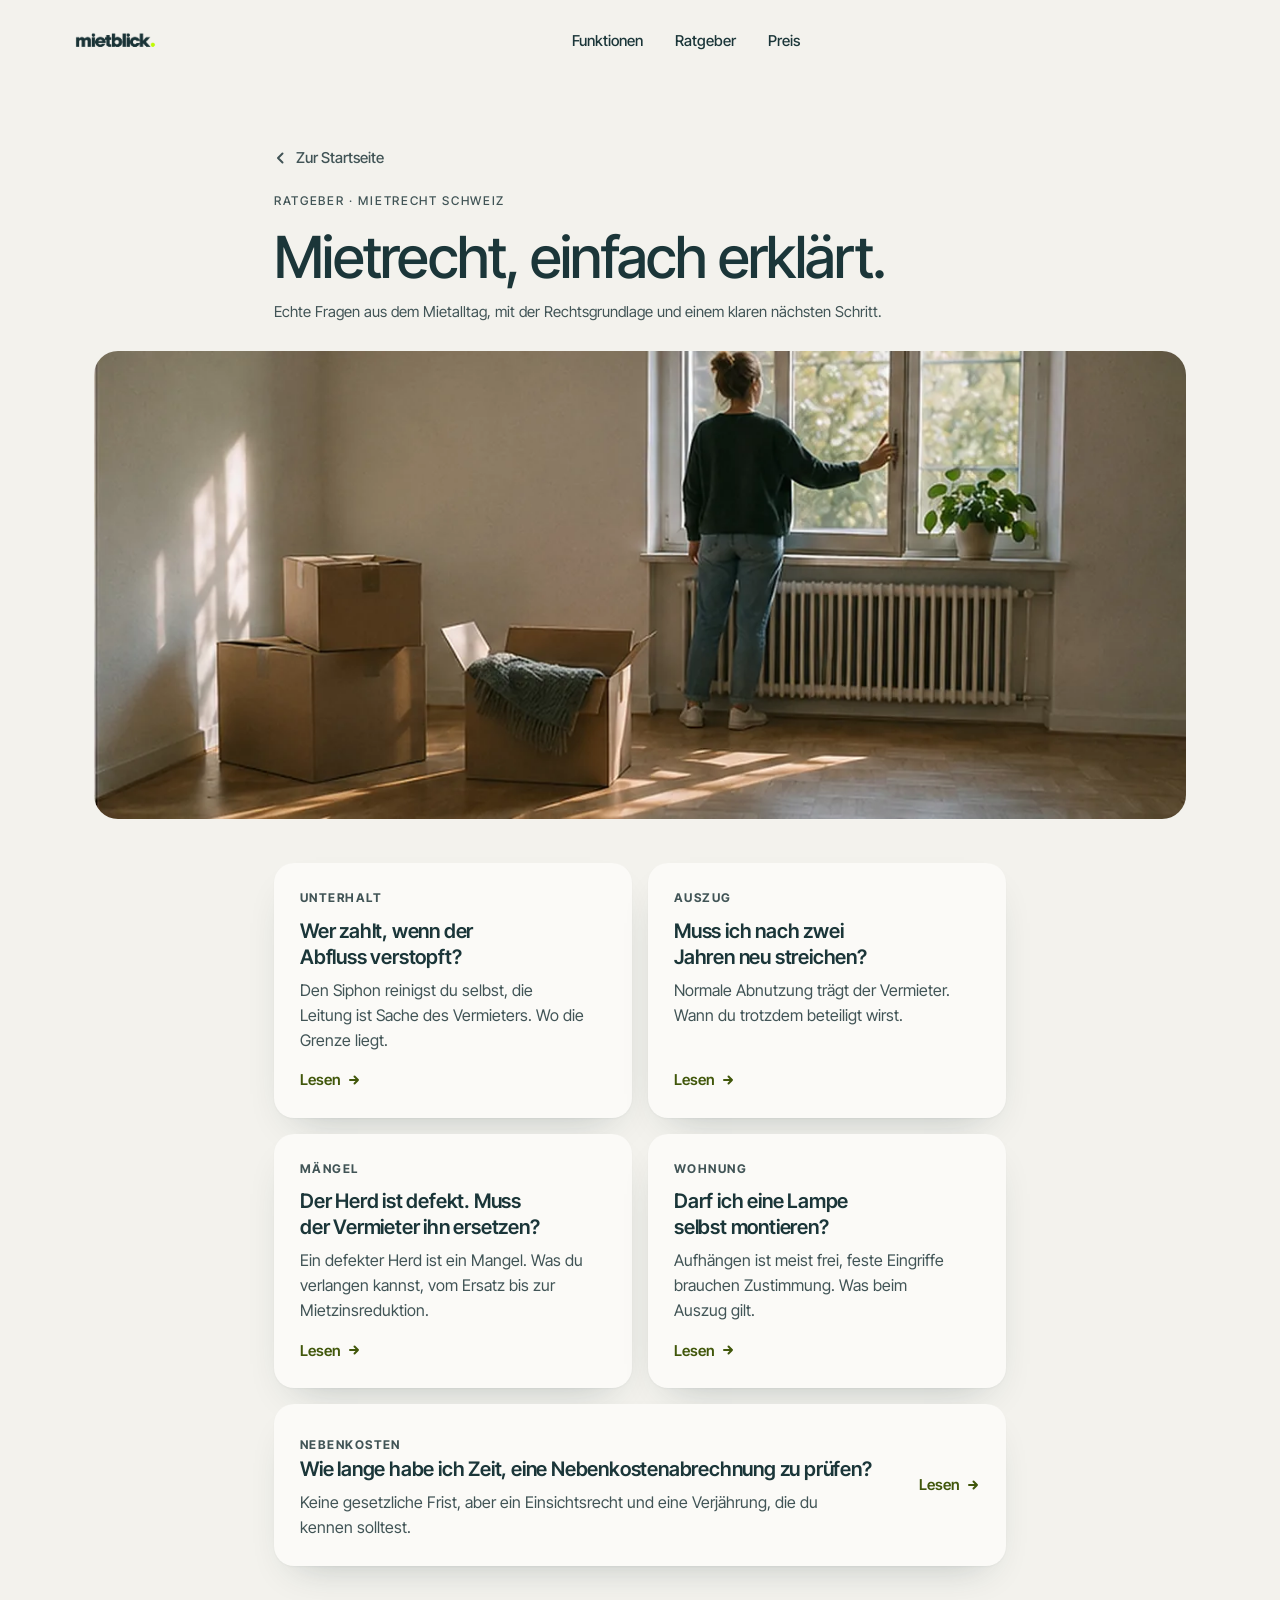
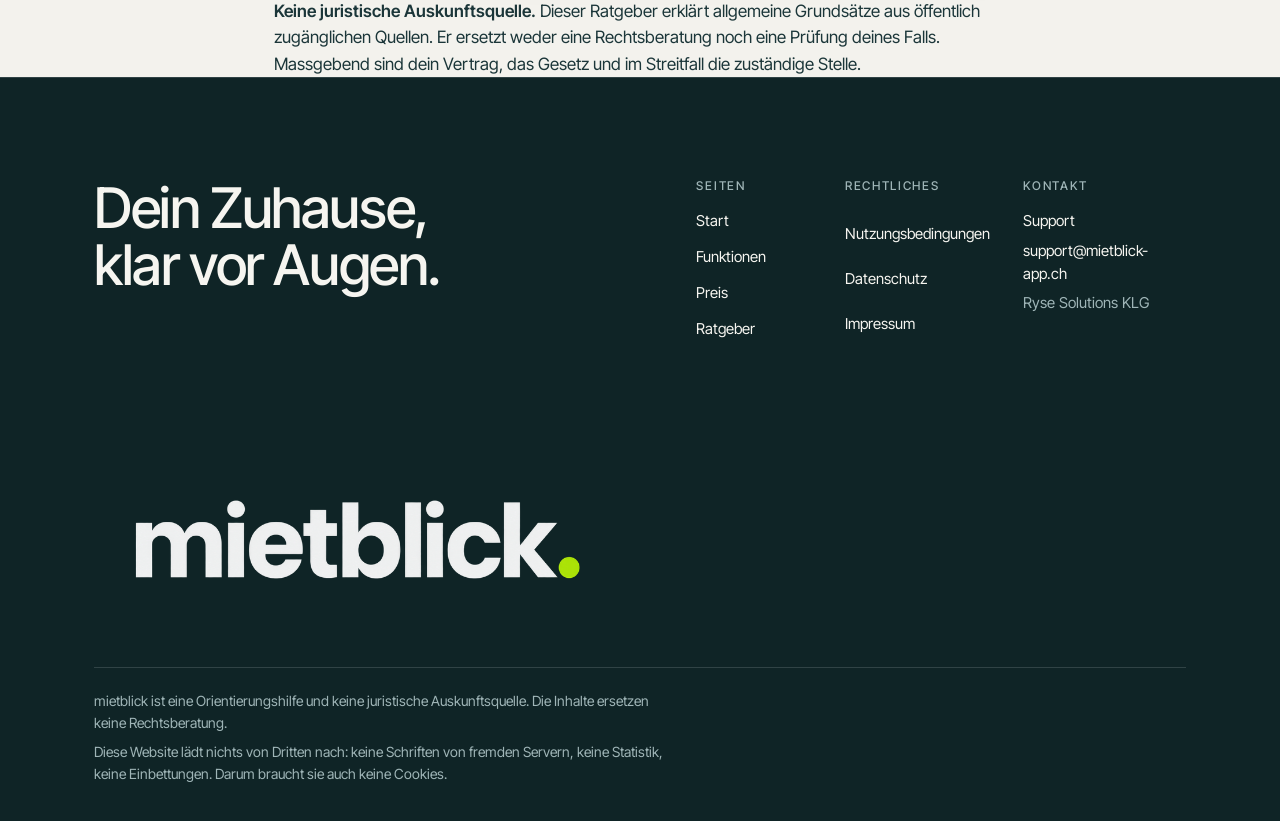
==== commit a73966bc: "Phase 2: Fotografie Fuenf dokumentarische Motive, als WebP in 720, 1200 und 1600 Pixel, insgesamt 53" ====
--- a/ratgeber/index.html
+++ b/ratgeber/index.html
@@ -72,6 +72,7 @@
 m.addEventListener('click',function(e){if(e.target.tagName==='A')setz(false);});})();</script>
 <main id="inhalt">
 <section class="doc-head"><div class="shell narrow"><a class="doc-back" href="../index.html"><svg width="14" height="14" viewBox="0 0 14 14" fill="none" aria-hidden="true"><path d="M8.5 2.5 4 7l4.5 4.5" stroke="currentColor" stroke-width="2" stroke-linecap="round" stroke-linejoin="round"/></svg>Zur Startseite</a><span class="eyebrow">Ratgeber · Mietrecht Schweiz</span><h1>Mietrecht, einfach erklärt.</h1><p class="version">Echte Fragen aus dem Mietalltag, mit der Rechtsgrundlage und einem klaren nächsten Schritt.</p></div></section>
+<div class="photo-band photo-band-hub"><img src="../assets/foto/kartons-720.webp" srcset="../assets/foto/kartons-720.webp 720w, ../assets/foto/kartons-1200.webp 1200w, ../assets/foto/kartons-1600.webp 1600w" sizes="(min-width:1200px) 1140px, 100vw" width="1600" height="685" alt="Eine Person steht am Fenster eines leeren Zimmers, davor ein paar Umzugskartons im Nachmittagslicht" loading="lazy"></div>
 <div class="shell narrow">
 <div class="rg-grid">
 <a class="card rg-card" href="abfluss.html"><span class="cat">Unterhalt</span><h2>Wer zahlt, wenn der Abfluss verstopft?</h2><p>Den Siphon reinigst du selbst, die Leitung ist Sache des Vermieters. Wo die Grenze liegt.</p><span class="more">Lesen <svg width="14" height="14" viewBox="0 0 14 14" fill="none" aria-hidden="true"><path d="M3 7h8M7.5 3.5 11 7l-3.5 3.5" stroke="currentColor" stroke-width="2" stroke-linecap="round" stroke-linejoin="round"/></svg></span></a>
--- a/assets/app.css
+++ b/assets/app.css
@@ -116,6 +116,25 @@
 .hero .lead{max-width:40ch}
 .hero .note{font-size:15px;color:var(--ink-muted);margin:22px 0 0}
 
+.hero-grid{display:grid;gap:clamp(36px,5vw,64px);align-items:center}
+.hero-photo img{display:block;width:100%;height:auto;aspect-ratio:4/3;object-fit:cover;object-position:62% 50%;border-radius:var(--r-hero);box-shadow:var(--lift)}
+@media(min-width:900px){.hero-grid{grid-template-columns:1.1fr .9fr}.hero h1{font-size:clamp(44px,5vw,70px);max-width:none}.hero-photo img{aspect-ratio:5/6}}
+@media(max-width:899px){.hero-photo img{aspect-ratio:3/2}}
+
+/* Vollbild-Foto als Atemraum zwischen zwei Abschnitten */
+.photo-band{line-height:0;overflow:hidden;background:var(--band)}
+.photo-band img{display:block;width:100%;height:auto;aspect-ratio:21/9;object-fit:cover}
+.photo-band-hub{max-width:1140px;margin:0 auto clamp(28px,4vw,44px);padding:0 24px;background:none}
+.photo-band-hub img{border-radius:var(--r-hero);aspect-ratio:21/9}
+@media(max-width:899px){.photo-band img{aspect-ratio:16/9}}
+/* Zugabe: das Bild loest sich beim Hereinscrollen aus der Unschaerfe. Ohne Unterstuetzung steht es einfach scharf da. */
+@supports (animation-timeline: view()){
+  @media (prefers-reduced-motion: no-preference){
+    .photo-band img{animation:schaerfen linear both;animation-timeline:view();animation-range:entry 0% entry 55%}
+    @keyframes schaerfen{from{filter:blur(14px);transform:scale(1.05)}to{filter:blur(0);transform:none}}
+  }
+}
+
 /* Atemraum: ein Satz, viel Flaeche */
 .breath{padding:clamp(112px,16vw,220px) 0}
 .breath p{font-size:clamp(28px,4.2vw,56px);line-height:1.08;letter-spacing:-.025em;font-weight:500;
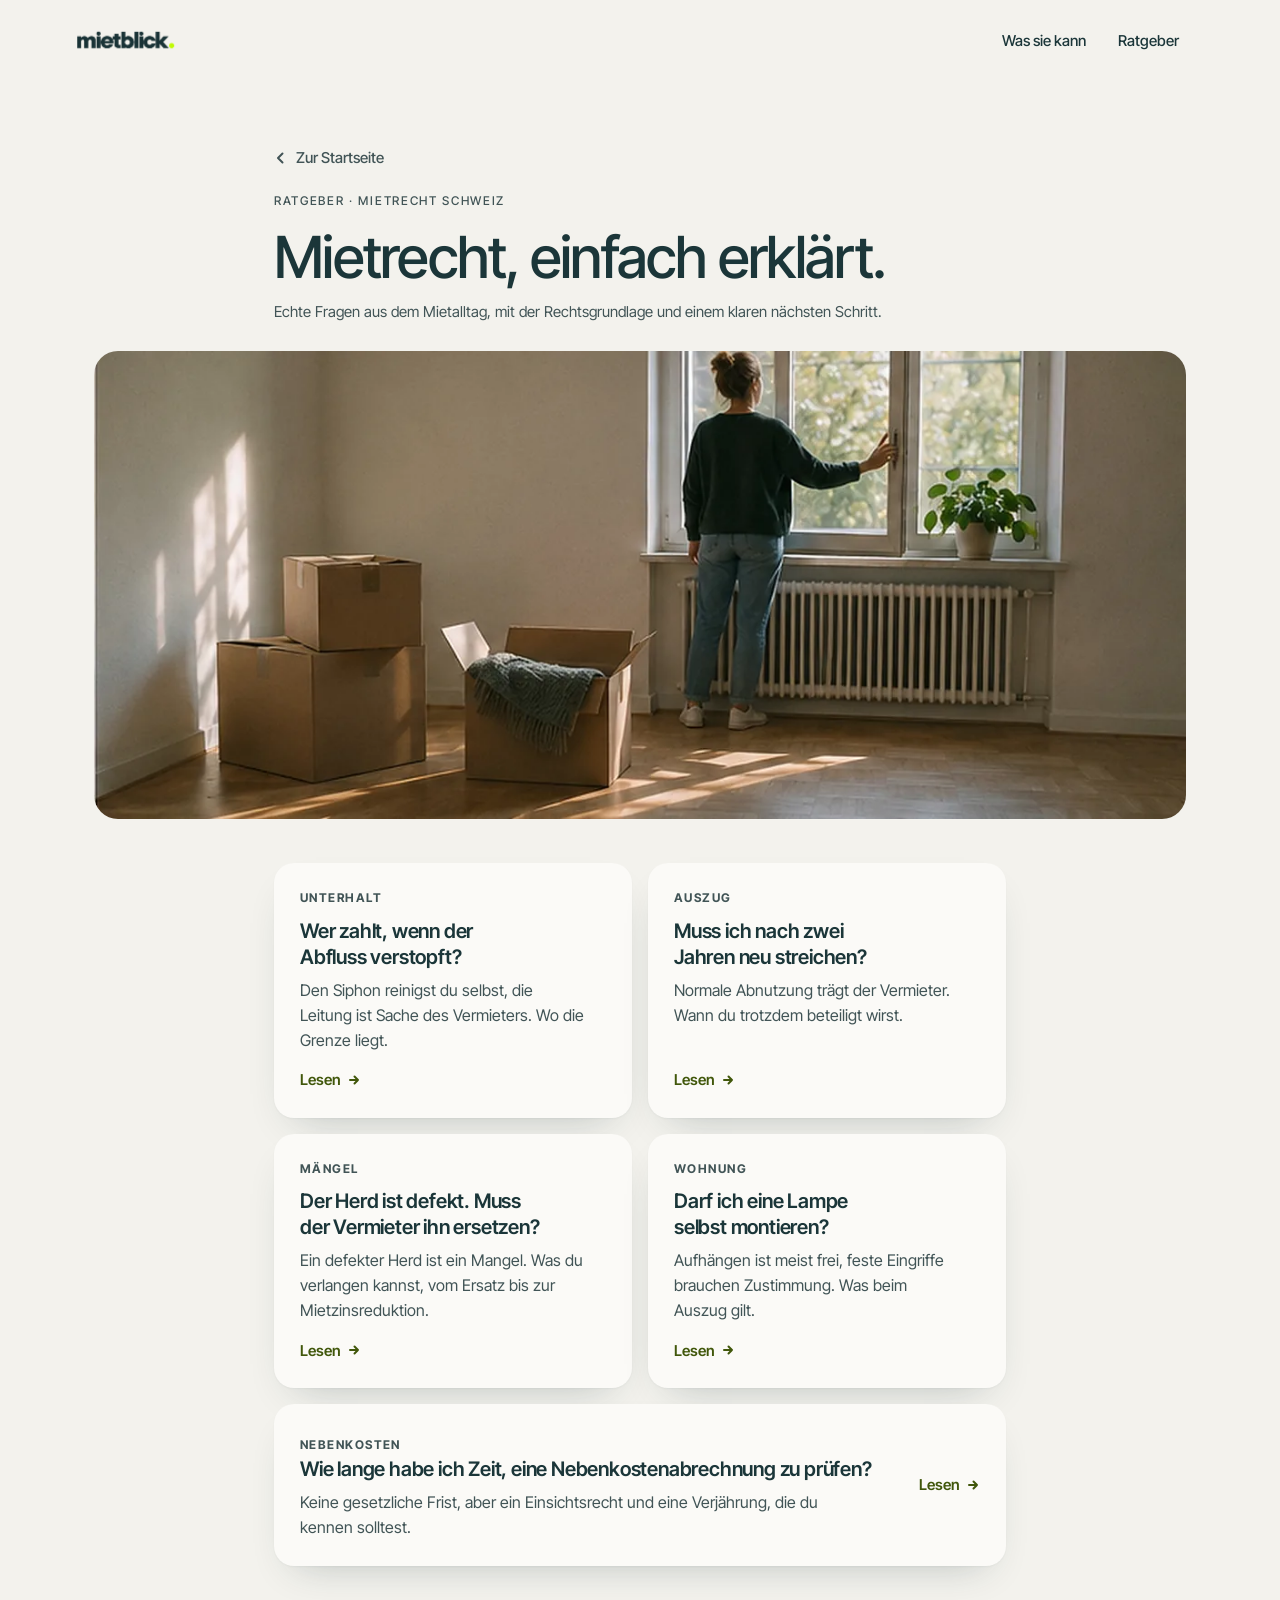
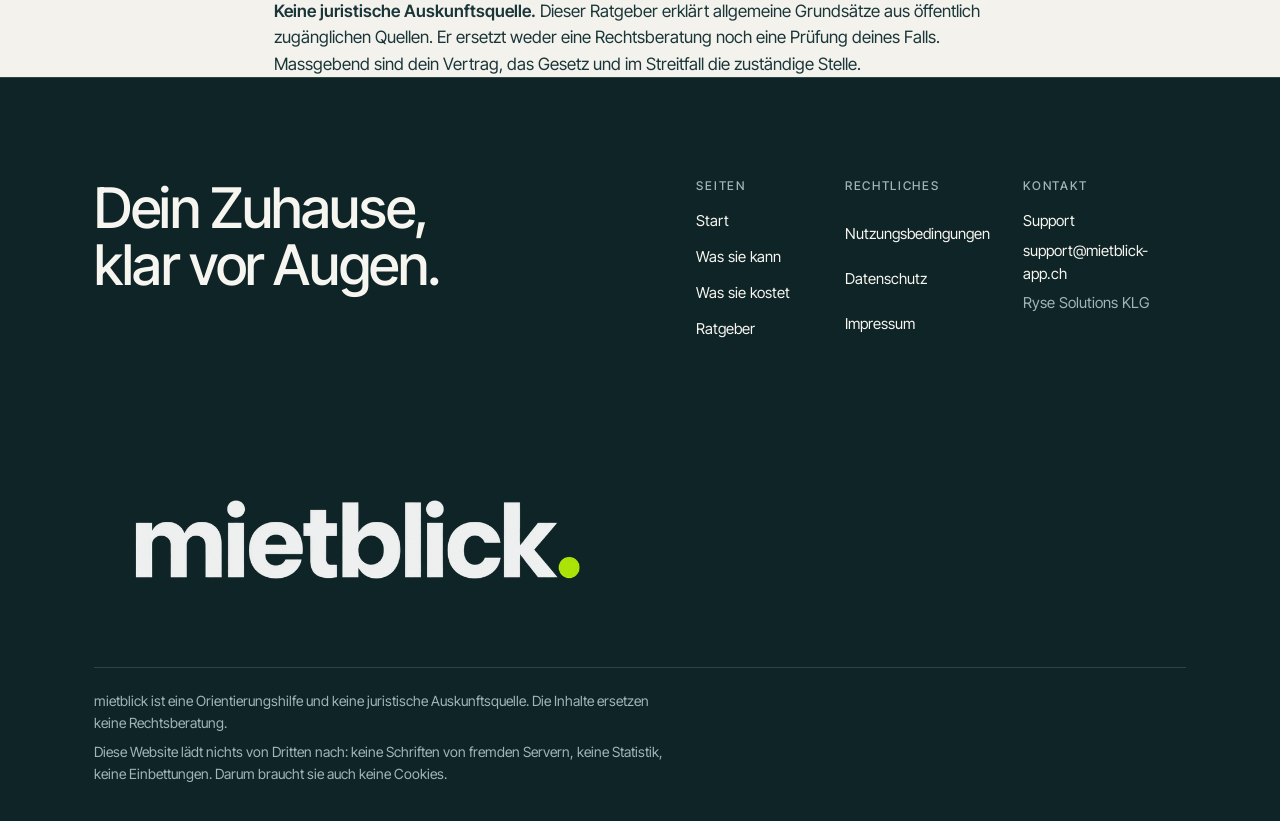
==== commit 6b96c66d: "Navigation und Abschnittsmarken sagen, was sie bewirken «Funktionen» wird «Was sie kann», «Preis» wi" ====
--- a/ratgeber/index.html
+++ b/ratgeber/index.html
@@ -47,18 +47,17 @@
 <img class="on-dark" src="../assets/wortmarke-weiss.png" alt="" aria-hidden="true" width="900" height="240">
 </a>
 <nav class="top-nav" aria-label="Hauptnavigation">
-<a href="../index.html#funktionen">Funktionen</a>
+<a href="../index.html#funktionen">Was sie kann</a>
 <a href="../ratgeber/">Ratgeber</a>
-<a href="../index.html#preis">Preis</a>
 </nav>
 <div class="top-right">
-<a class="btn btn-primary btn-sm" href="../index.html#funktionen">Was sie kann</a>
+<a class="btn btn-primary btn-sm" href="../index.html#preis">Was sie kostet</a>
 <button class="burger" type="button" aria-expanded="false" aria-controls="menu" aria-label="Menü öffnen"><span></span></button>
 </div>
 <div class="menu" id="menu" hidden>
-<a href="../index.html#funktionen">Funktionen</a>
+<a href="../index.html#funktionen">Was sie kann</a>
 <a href="../ratgeber/">Ratgeber</a>
-<a href="../index.html#preis">Preis</a>
+<a href="../index.html#preis">Was sie kostet</a>
 <a class="sub" href="../support.html">Support</a>
 <a class="sub" href="../nutzungsbedingungen.html">Nutzungsbedingungen</a>
 <a class="sub" href="../datenschutz.html">Datenschutz</a>
@@ -90,8 +89,8 @@
 <div class="foot-cols">
 <nav aria-label="Seiten"><h2 class="foot-h">Seiten</h2>
 <a href="../index.html">Start</a>
-<a href="../index.html#funktionen">Funktionen</a>
-<a href="../index.html#preis">Preis</a>
+<a href="../index.html#funktionen">Was sie kann</a>
+<a href="../index.html#preis">Was sie kostet</a>
 <a href="../ratgeber/">Ratgeber</a>
 </nav>
 <nav aria-label="Rechtliches"><h2 class="foot-h">Rechtliches</h2>
--- a/assets/app.css
+++ b/assets/app.css
@@ -15,7 +15,7 @@
 /* Rueckfall mit angepassten Metriken, damit der Schriftwechsel nicht springt */
 @font-face{font-family:"Inter Tight Fallback";src:local("Arial");size-adjust:94%;ascent-override:96%;descent-override:24%;line-gap-override:0%}
 *{box-sizing:border-box}
-html{-webkit-text-size-adjust:100%;scroll-behavior:smooth;overflow-x:clip;--header-h:72px;scroll-padding-block-start:calc(var(--header-h) + 1rem)}
+html{-webkit-text-size-adjust:100%;scroll-behavior:smooth;overflow-x:clip;--header-h:82px;scroll-padding-block-start:calc(var(--header-h) + 1rem)}
 body{margin:0;overflow-x:clip;background:var(--ice);color:var(--ink);
 font-family:"Inter Tight","Inter Tight Fallback",-apple-system,BlinkMacSystemFont,"Segoe UI",Roboto,Helvetica,Arial,sans-serif;
 font-size:17px;line-height:1.55;font-weight:400;text-wrap:pretty;-webkit-font-smoothing:antialiased;text-rendering:optimizeLegibility}
@@ -55,10 +55,10 @@
 background:rgba(251,250,247,.88);backdrop-filter:saturate(180%) blur(18px);-webkit-backdrop-filter:saturate(180%) blur(18px);
 border-color:rgba(27,54,57,.08);box-shadow:0 10px 30px -18px rgba(27,54,57,.35)}
 .brand{display:inline-flex;align-items:center}
-.brand img{height:26px;width:auto;display:block;transition:height .45s var(--ease)}
-.top.stuck .brand img{height:20px}
+.brand img{height:32px;width:auto;display:block;transition:height .45s var(--ease)}
+.top.stuck .brand img{height:22px}
 .brand .on-dark{display:none}
-.top-nav{display:none;gap:4px}
+.top-nav{display:none;gap:4px;margin-left:auto}
 .top-nav a{display:inline-flex;align-items:center;min-height:44px;padding:0 14px;border-radius:999px;
 font-size:15px;font-weight:500;color:var(--ink);text-decoration:none;transition:background-color .25s}
 .top-nav a:hover{background:rgba(27,54,57,.06)}
@@ -117,8 +117,44 @@
 .hero .note{font-size:15px;color:var(--ink-muted);margin:22px 0 0}
 
 .hero-grid{display:grid;gap:clamp(36px,5vw,64px);align-items:center}
-.hero-photo img{display:block;width:100%;height:auto;aspect-ratio:4/3;object-fit:cover;object-position:62% 50%;border-radius:var(--r-hero);box-shadow:var(--lift)}
-@media(min-width:900px){.hero-grid{grid-template-columns:1.1fr .9fr}.hero h1{font-size:clamp(44px,5vw,70px);max-width:none}.hero-photo img{aspect-ratio:5/6}}
+/* Vollbild-Hero: Foto ueber die ganze Breite, Text darueber. Die Abdunkelung links und unten
+   ist keine Dekoration, sie sichert 7:1 fuer den Text, wo immer das Bild hell ist. */
+.hero-full{position:relative;overflow:hidden;background:var(--petrol-deep);color:var(--band-ink);
+display:grid;align-items:end;min-height:min(88vh,920px);min-height:min(88svh,920px);
+margin-top:calc(-1 * var(--header-h));padding:calc(var(--header-h) + clamp(56px,7vw,96px)) 0 clamp(48px,6vw,80px)}
+.hero-bg{position:absolute;inset:0;width:100%;height:100%;object-fit:cover;object-position:78% 50%}
+.hero-full::after{content:"";position:absolute;inset:0;pointer-events:none;
+background:linear-gradient(90deg,rgba(15,36,38,.96) 0%,rgba(15,36,38,.94) 44%,rgba(15,36,38,.8) 62%,rgba(15,36,38,.32) 78%,rgba(15,36,38,0) 92%),
+linear-gradient(0deg,rgba(15,36,38,.85) 0%,rgba(15,36,38,.3) 40%,rgba(15,36,38,0) 60%)}
+.hero-inner{position:relative;z-index:1;width:100%;justify-self:stretch}
+.hero-full h1{color:var(--band-ink);max-width:13.5ch;font-size:clamp(44px,5.6vw,86px)}
+.hero-full .lead{color:#D5E0E1}
+.hero-full .note{color:#B7C8C9}
+.hero-full .status{background:rgba(246,245,240,.1);border-color:rgba(246,245,240,.22);color:var(--band-ink)}
+.hero-full .status::before{background:var(--lime)}
+.hero-full .btn-primary{background:var(--lime);color:var(--petrol-deep)}
+.hero-full .btn-primary:hover{background:#d4ff5c;box-shadow:0 14px 30px -14px rgba(197,255,40,.35)}
+@media(max-width:899px){.hero-bg{object-position:74% 50%}
+.hero-full::after{background:linear-gradient(0deg,rgba(15,36,38,.95) 0%,rgba(15,36,38,.9) 48%,rgba(15,36,38,.62) 70%,rgba(15,36,38,.2) 88%,rgba(15,36,38,0) 100%)}}
+/* Auftritt des Heros: der Block selbst bleibt sichtbar, seine Kinder kommen gestaffelt */
+.js .hero-full .reveal{opacity:1;transform:none;transition:none}
+.js .hero-full .reveal>*{opacity:0;transform:translateY(24px);transition:opacity 1.1s var(--ease-slow),transform 1.1s var(--ease-slow),clip-path 1.2s var(--ease-slow)}
+.js .hero-full .reveal.in>*{opacity:1;transform:none}
+.js .hero-full .reveal.in>:nth-child(2){transition-delay:.1s}
+.js .hero-full .reveal.in>:nth-child(3){transition-delay:.3s}
+.js .hero-full .reveal.in>:nth-child(4){transition-delay:.42s}
+.js .hero-full .reveal.in>:nth-child(5){transition-delay:.52s}
+.js .hero-full h1{clip-path:inset(0 -4% 100% 0)}
+.js .hero-full .reveal.in h1{clip-path:inset(0 -4% -12% 0)}
+.js .hero-bg{transform:scale(1.06);transition:transform 2.4s var(--ease-slow)}
+.js .hero-full:has(.reveal.in) .hero-bg{transform:none}
+/* Kopfzeile ueber dem Foto: hell, bis sie beim Scrollen zur Pille wird */
+.top.ueber-foto:not(.stuck) .top-nav a{color:var(--band-ink)}
+.top.ueber-foto:not(.stuck) .top-nav a:hover{background:rgba(246,245,240,.12)}
+.top.ueber-foto:not(.stuck) .brand .on-light{display:none}
+.top.ueber-foto:not(.stuck) .brand .on-dark{display:block}
+.top.ueber-foto:not(.stuck) .burger{background:rgba(246,245,240,.12);border-color:rgba(246,245,240,.3);color:var(--band-ink)}
+.top.ueber-foto:not(.stuck) .top-in{padding-left:24px;padding-right:24px}
 @media(max-width:899px){.hero-photo img{aspect-ratio:3/2}}
 
 /* Vollbild-Foto als Atemraum zwischen zwei Abschnitten */
@@ -302,7 +338,8 @@
 
 @media(prefers-reduced-motion:reduce){
 html{scroll-behavior:auto}
-.js .reveal,.js .feature-art .device{opacity:1;transform:none;transition:none}
+.js .reveal,.js .feature-art .device,.js .hero-full .reveal>*,.js .hero-bg{opacity:1;transform:none;transition:none}
+.js .hero-full h1{clip-path:none}
 .js .beat::after{display:none}
 .js [data-par]{transform:none!important;will-change:auto}
 .btn:hover,.card:hover,.tile:hover,.chips li:hover{transform:none}
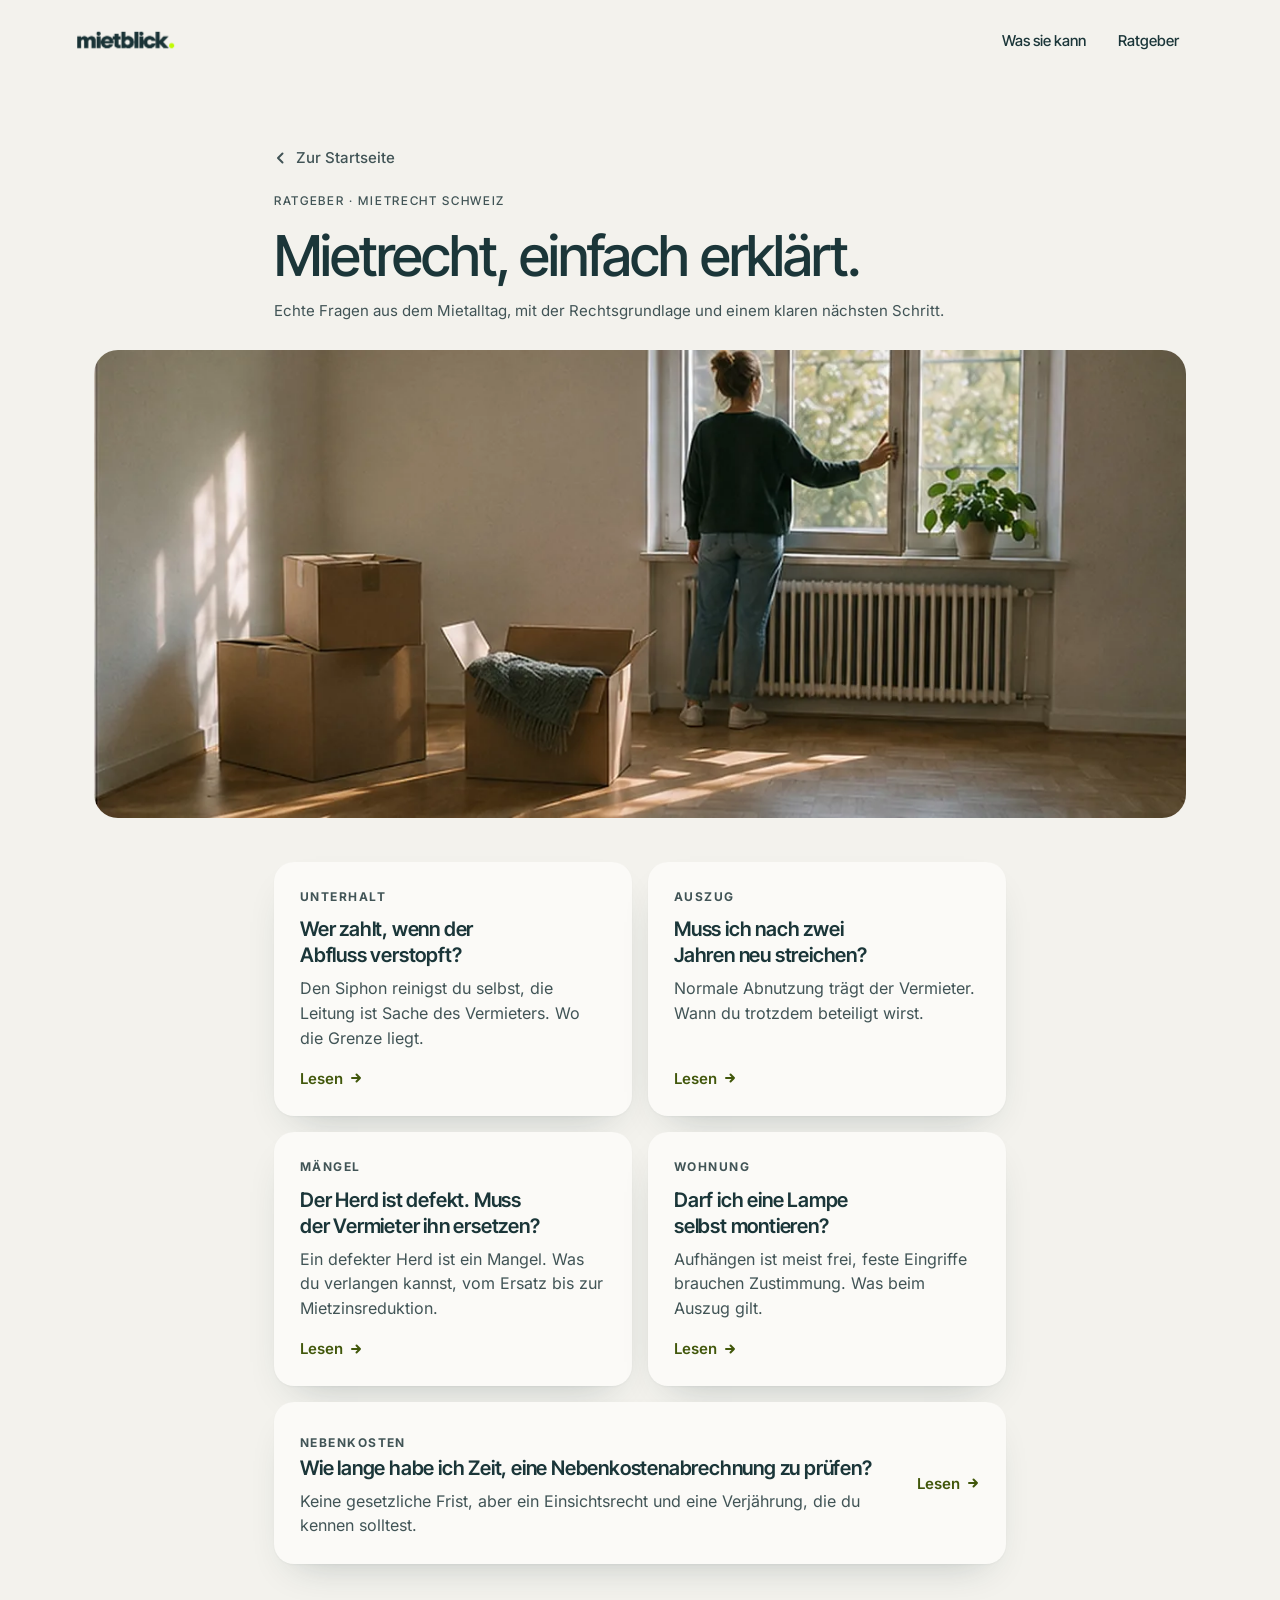
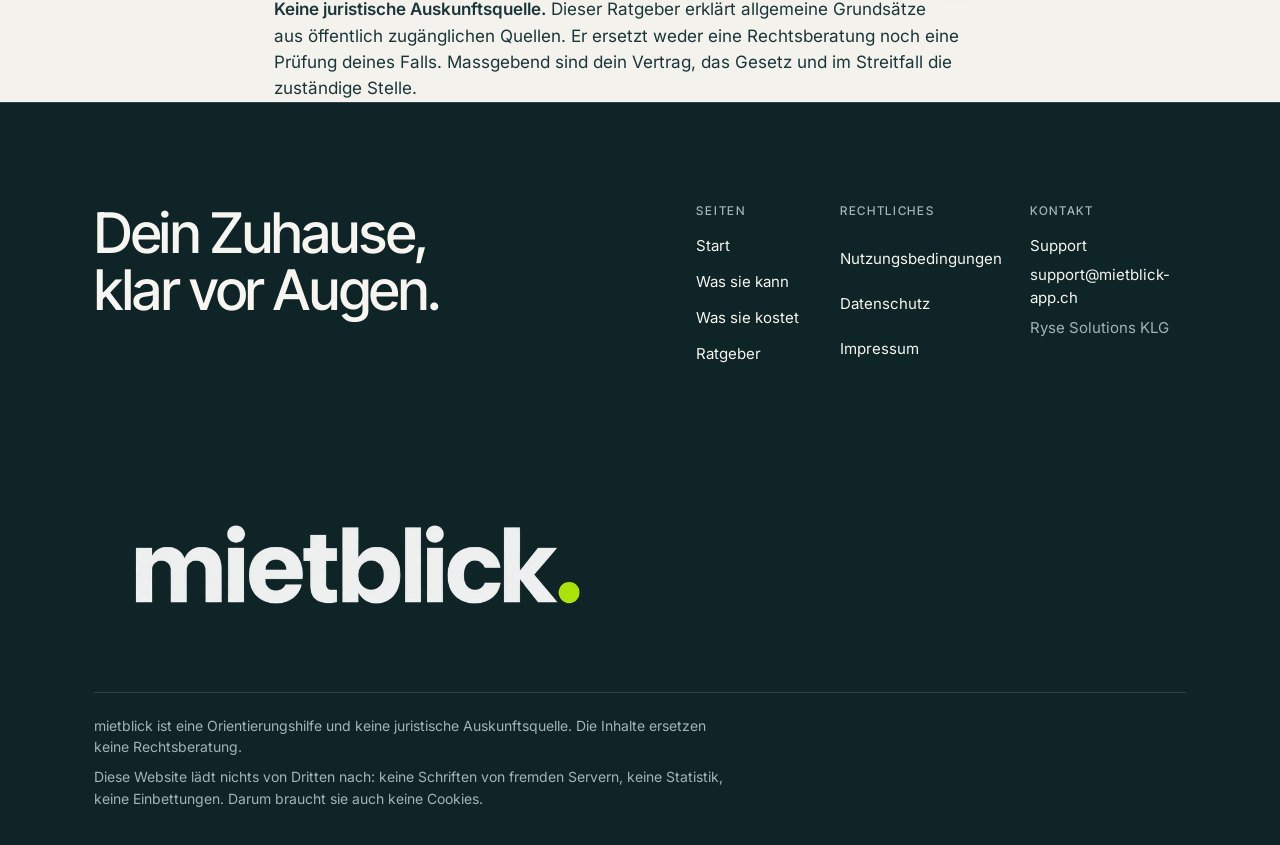
==== commit 8701276a: "Typografie-System: Inter fuer Lesetext, Inter Tight fuer Titel, Tokens Skala als :root-Token (h1 44 " ====
--- a/ratgeber/index.html
+++ b/ratgeber/index.html
@@ -19,6 +19,8 @@
 <link rel="icon" href="../assets/icon.png">
 <link rel="apple-touch-icon" href="../assets/icon.png">
 <link rel="stylesheet" href="../assets/app.css">
+<link rel="preload" as="font" type="font/woff2" href="../assets/fonts/inter-latin.woff2" crossorigin>
+<link rel="preload" as="font" type="font/woff2" href="../assets/fonts/inter-tight-latin.woff2" crossorigin>
 <style>.rg-grid{display:grid;gap:16px;grid-template-columns:1fr;margin-top:10px}
 @media(min-width:720px){.rg-grid{grid-template-columns:1fr 1fr}}
 .rg-card{display:flex;flex-direction:column;text-decoration:none;color:inherit}
@@ -119,6 +121,7 @@
   var bar=document.querySelector('.progress');
   var pars=[].slice.call(document.querySelectorAll('[data-par]'));
   var ticking=false;
+  window.__animBereit=1; /* Hauptskript laeuft: Sicherheitsnetz darf js nicht entfernen */
 
   function frame(){
     ticking=false;
--- a/assets/app.css
+++ b/assets/app.css
@@ -8,17 +8,33 @@
 --lift-hi:0 2px 4px rgba(27,54,57,.05),0 30px 60px -28px rgba(27,54,57,.42);
 --lift-strong:0 2px 6px rgba(27,54,57,.06),0 48px 90px -44px rgba(27,54,57,.55);
 --ease:cubic-bezier(.16,1,.3,1);--ease-slow:cubic-bezier(.22,.61,.36,1);
+/* Schrift: Inter Tight fuer Titel, Marken, Knoepfe und Zahlen; Inter fuer Lesetext */
+--font-head:"Inter Tight","Inter Tight Fallback",-apple-system,BlinkMacSystemFont,"Segoe UI",Roboto,Helvetica,Arial,sans-serif;
+--font-body:"Inter","Inter Fallback",-apple-system,BlinkMacSystemFont,"Segoe UI",Roboto,Helvetica,Arial,sans-serif;
+/* Typografie-Skala: eine Quelle, clamp() statt Einzelwerte je Breakpoint */
+--fs-h1:clamp(38px,2rem + 3.2vw,82px);        /* 44 px am Telefon, 78 bei 1440, 82 ab 1560 */
+--fs-title:clamp(34px,1.6rem + 2.4vw,60px);   /* Titel der Rechts- und Ratgeberseiten */
+--fs-display:clamp(30px,1.5rem + 2.6vw,56px); /* Atemraum, Fusszeilen-Claim */
+--fs-h2:clamp(32px,1.6rem + 1.9vw,48px);
+--fs-h3:clamp(22px,1.2rem + .5vw,26px);
+--fs-lead:clamp(19px,1.1rem + .3vw,22px);
+--fs-body:17px;--fs-body-lg:18px;--fs-small:15px;--fs-meta:14px;--fs-label:12px;
+--lh-head:1.02;--lh-body:1.55;--ls-h1:-.035em;--ls-head:-.025em;--ls-label:.14em;
 }
 @font-face{font-family:"Inter Tight";font-style:normal;font-weight:100 900;font-display:swap;
 src:url("fonts/inter-tight-latin.woff2") format("woff2");
 unicode-range:U+0000-00FF,U+0131,U+0152-0153,U+02BB-02BC,U+02C6,U+02DA,U+02DC,U+0304,U+0308,U+0329,U+2000-206F,U+20AC,U+2122,U+2191,U+2193,U+2212,U+2215,U+FEFF,U+FFFD}
 /* Rueckfall mit angepassten Metriken, damit der Schriftwechsel nicht springt */
 @font-face{font-family:"Inter Tight Fallback";src:local("Arial");size-adjust:94%;ascent-override:96%;descent-override:24%;line-gap-override:0%}
+@font-face{font-family:"Inter";font-style:normal;font-weight:100 900;font-display:swap;
+src:url("fonts/inter-latin.woff2") format("woff2");
+unicode-range:U+0000-00FF,U+0131,U+0152-0153,U+02BB-02BC,U+02C6,U+02DA,U+02DC,U+0304,U+0308,U+0329,U+2000-206F,U+20AC,U+2122,U+2191,U+2193,U+2212,U+2215,U+FEFF,U+FFFD}
+@font-face{font-family:"Inter Fallback";src:local("Arial");size-adjust:107%;ascent-override:90%;descent-override:22%;line-gap-override:0%}
 *{box-sizing:border-box}
 html{-webkit-text-size-adjust:100%;scroll-behavior:smooth;overflow-x:clip;--header-h:82px;scroll-padding-block-start:calc(var(--header-h) + 1rem)}
 body{margin:0;overflow-x:clip;background:var(--ice);color:var(--ink);
-font-family:"Inter Tight","Inter Tight Fallback",-apple-system,BlinkMacSystemFont,"Segoe UI",Roboto,Helvetica,Arial,sans-serif;
-font-size:17px;line-height:1.55;font-weight:400;text-wrap:pretty;-webkit-font-smoothing:antialiased;text-rendering:optimizeLegibility}
+font-family:var(--font-body);
+font-size:var(--fs-body);line-height:var(--lh-body);font-weight:400;text-wrap:pretty;-webkit-font-smoothing:antialiased;text-rendering:optimizeLegibility}
 img{max-width:100%}
 
 /* Raster */
@@ -31,12 +47,13 @@
 .band .eyebrow{color:var(--lime)}
 
 /* Typografie */
-.eyebrow{font-size:12px;font-weight:500;letter-spacing:.14em;text-transform:uppercase;
+.eyebrow{font-family:var(--font-head);font-size:var(--fs-label);font-weight:500;letter-spacing:var(--ls-label);text-transform:uppercase;
 color:var(--ink-muted);margin:0 0 18px;display:block}
-h1{font-size:clamp(42px,6.6vw,80px);line-height:1.0;letter-spacing:-.03em;font-weight:500;margin:0 0 24px;text-wrap:balance}
-h2{font-size:clamp(30px,4.3vw,54px);line-height:1.02;letter-spacing:-.025em;font-weight:500;margin:0 0 22px;text-wrap:balance}
-h3{font-size:20px;line-height:1.25;letter-spacing:-.01em;font-weight:500;margin:0 0 8px}
-.lead{font-size:clamp(19px,2.1vw,24px);line-height:1.4;color:var(--ink-muted);margin:0 0 30px;max-width:44ch;font-weight:400}
+h1,h2,h3{font-family:var(--font-head)}
+h1{font-size:var(--fs-h1);line-height:1.0;letter-spacing:var(--ls-h1);font-weight:500;margin:0 0 24px;text-wrap:balance}
+h2{font-size:var(--fs-h2);line-height:var(--lh-head);letter-spacing:var(--ls-head);font-weight:500;margin:0 0 22px;text-wrap:balance}
+h3{font-size:var(--fs-h3);line-height:1.2;letter-spacing:-.015em;font-weight:500;margin:0 0 8px}
+.lead{font-size:var(--fs-lead);line-height:1.4;color:var(--ink-muted);margin:0 0 30px;max-width:44ch;font-weight:400}
 .muted{color:var(--ink-muted)}
 strong,b{font-weight:600}
 p{margin:0 0 16px}
@@ -59,7 +76,7 @@
 .top.stuck .brand img{height:22px}
 .brand .on-dark{display:none}
 .top-nav{display:none;gap:4px;margin-left:auto}
-.top-nav a{display:inline-flex;align-items:center;min-height:44px;padding:0 14px;border-radius:999px;
+.top-nav a{display:inline-flex;align-items:center;min-height:44px;padding:0 14px;border-radius:999px;font-family:var(--font-head);
 font-size:15px;font-weight:500;color:var(--ink);text-decoration:none;transition:background-color .25s}
 .top-nav a:hover{background:rgba(27,54,57,.06)}
 .top-right{display:flex;align-items:center;gap:8px}
@@ -75,7 +92,7 @@
 .menu{position:absolute;left:12px;right:12px;top:calc(100% + 8px);max-width:760px;margin:0 auto;
 background:var(--paper);border:1px solid var(--hairline);border-radius:var(--r-hero);padding:10px;
 box-shadow:var(--lift-hi);display:grid}
-.menu a{display:flex;align-items:center;min-height:48px;padding:0 16px;border-radius:var(--r-control);
+.menu a{display:flex;align-items:center;min-height:48px;padding:0 16px;border-radius:var(--r-control);font-family:var(--font-head);
 font-size:17px;font-weight:500;color:var(--ink);text-decoration:none}
 .menu a:hover{background:rgba(27,54,57,.06)}
 .menu .sub{font-size:15px;font-weight:400;color:var(--ink-muted);min-height:40px}
@@ -87,7 +104,7 @@
 @media(max-width:899px){html:not(.js) .burger{display:none}html:not(.js) .menu[hidden]{display:grid;position:static;margin-top:8px}}
 
 /* Statusmarke */
-.status{display:inline-flex;align-items:center;gap:9px;font-size:13px;font-weight:500;
+.status{display:inline-flex;align-items:center;gap:9px;font-family:var(--font-head);font-size:13px;font-weight:500;
 padding:8px 15px;border-radius:var(--r-pill);border:1px solid var(--hairline);
 background:var(--paper);color:var(--ink);white-space:nowrap;margin:0}
 .status::before{content:"";width:7px;height:7px;border-radius:50%;background:var(--lime-ink);flex:0 0 auto}
@@ -95,7 +112,7 @@
 .band .status::before{background:var(--lime)}
 
 /* Schaltflaechen */
-.btn{display:inline-flex;align-items:center;gap:10px;text-decoration:none;font-weight:500;
+.btn{display:inline-flex;align-items:center;gap:10px;text-decoration:none;font-family:var(--font-head);font-weight:500;
 font-size:17px;padding:16px 28px;border-radius:var(--r-pill);border:1px solid transparent;
 transition:transform .25s var(--ease),background-color .25s,border-color .25s,box-shadow .25s var(--ease)}
 .btn-primary{background:var(--petrol);color:var(--ice)}
@@ -112,7 +129,7 @@
 
 /* Hero: Text traegt, Platz fuer das Foto kommt mit Phase 2 */
 .hero{padding:clamp(56px,9vw,136px) 0 clamp(72px,9vw,128px)}
-.hero h1{margin-top:22px;font-size:clamp(46px,7.4vw,96px);max-width:15ch;letter-spacing:-.035em}
+.hero h1{margin-top:22px;max-width:15ch}
 .hero .lead{max-width:40ch}
 .hero .note{font-size:15px;color:var(--ink-muted);margin:22px 0 0}
 
@@ -127,7 +144,7 @@
 background:linear-gradient(90deg,rgba(15,36,38,.96) 0%,rgba(15,36,38,.94) 44%,rgba(15,36,38,.8) 62%,rgba(15,36,38,.32) 78%,rgba(15,36,38,0) 92%),
 linear-gradient(0deg,rgba(15,36,38,.85) 0%,rgba(15,36,38,.3) 40%,rgba(15,36,38,0) 60%)}
 .hero-inner{position:relative;z-index:1;width:100%;justify-self:stretch}
-.hero-full h1{color:var(--band-ink);max-width:13.5ch;font-size:clamp(44px,5.6vw,86px)}
+.hero-full h1{color:var(--band-ink);max-width:13.5ch}
 .hero-full .lead{color:#D5E0E1}
 .hero-full .note{color:#B7C8C9}
 .hero-full .status{background:rgba(246,245,240,.1);border-color:rgba(246,245,240,.22);color:var(--band-ink)}
@@ -173,16 +190,16 @@
 
 /* Atemraum: ein Satz, viel Flaeche */
 .breath{padding:clamp(112px,16vw,220px) 0}
-.breath p{font-size:clamp(28px,4.2vw,56px);line-height:1.08;letter-spacing:-.025em;font-weight:500;
+.breath p{font-family:var(--font-head);font-size:var(--fs-display);line-height:1.08;letter-spacing:var(--ls-head);font-weight:500;
 max-width:22ch;margin:0;text-wrap:balance}
 
 /* Alltagsband */
 .beats{margin:clamp(28px,4vw,44px) 0 0;border-top:1px solid var(--band-line)}
 .beat{position:relative;padding:22px 0;border-bottom:1px solid var(--band-line);display:grid;gap:4px}
 @media(min-width:760px){.beat{grid-template-columns:132px 1fr;gap:28px;align-items:baseline}}
-.beat .k{font-size:12px;font-weight:500;letter-spacing:.14em;text-transform:uppercase;color:var(--lime)}
-.beat .v{font-size:clamp(18px,2vw,21px);line-height:1.45;margin:0;max-width:62ch}
-.turn{margin:clamp(30px,4vw,44px) 0 0;font-size:clamp(20px,2.4vw,26px);line-height:1.4;
+.beat .k{font-family:var(--font-head);font-size:var(--fs-label);font-weight:500;letter-spacing:var(--ls-label);text-transform:uppercase;color:var(--lime)}
+.beat .v{font-size:var(--fs-body-lg);line-height:1.5;margin:0;max-width:62ch}
+.turn{margin:clamp(30px,4vw,44px) 0 0;font-family:var(--font-head);font-size:var(--fs-lead);line-height:1.4;
 letter-spacing:-.015em;max-width:32ch}
 
 /* Funktionsabschnitt */
@@ -214,9 +231,9 @@
 .pull{margin:clamp(28px,4vw,40px) 0 0;padding:24px 26px;border-radius:var(--r-card);
 background:var(--paper);box-shadow:var(--lift);display:grid;gap:4px}
 .band .pull{background:rgba(247,251,255,.06);box-shadow:none;border:1px solid var(--band-line)}
-.pull .n{font-size:clamp(30px,4vw,40px);font-weight:500;letter-spacing:-.03em;line-height:1.05;
+.pull .n{font-family:var(--font-head);font-size:clamp(30px,4vw,40px);font-weight:500;letter-spacing:-.03em;line-height:1.05;
 font-variant-numeric:tabular-nums}
-.pull .c{font-size:15px;color:var(--ink-muted)}
+.pull .c{font-size:var(--fs-small);color:var(--ink-muted)}
 .band .pull .c{color:var(--band-muted)}
 
 /* Fallkacheln */
@@ -228,7 +245,7 @@
 transition:transform .3s var(--ease),box-shadow .3s var(--ease)}
 .tile:hover{transform:translateY(-4px);box-shadow:var(--lift-hi)}
 .tile img{width:100%;height:auto;aspect-ratio:16/10;object-fit:contain;border-radius:var(--r-chip)}
-.tile span{font-size:15px;font-weight:500;line-height:1.3}
+.tile span{font-family:var(--font-head);font-size:var(--fs-small);font-weight:500;line-height:1.3}
 
 /* Zweispaltig mit Illustration */
 .split{display:grid;gap:clamp(34px,5vw,64px);align-items:center}
@@ -249,7 +266,7 @@
 
 /* Belegmarken */
 .chips{display:flex;flex-wrap:wrap;gap:10px;margin:clamp(26px,3vw,36px) 0 0;padding:0;list-style:none}
-.chips li{font-size:15px;font-weight:500;padding:10px 16px;border-radius:var(--r-pill);
+.chips li{font-family:var(--font-head);font-size:var(--fs-small);font-weight:500;padding:10px 16px;border-radius:var(--r-pill);
 border:1px solid var(--band-line);background:rgba(247,251,255,.06);
 transition:background-color .25s,border-color .25s,transform .25s var(--ease)}
 .chips li:hover{background:rgba(197,255,40,.12);border-color:rgba(197,255,40,.45);transform:translateY(-2px)}
@@ -257,7 +274,7 @@
 /* Preis */
 .price{background:var(--paper);border-radius:var(--r-hero);padding:clamp(28px,4vw,44px);
 box-shadow:var(--lift);max-width:620px}
-.price .n{font-size:clamp(34px,4.6vw,46px);font-weight:500;letter-spacing:-.03em;line-height:1.05;margin:0 0 10px}
+.price .n{font-family:var(--font-head);font-size:clamp(34px,4.6vw,46px);font-weight:500;letter-spacing:-.03em;line-height:1.05;margin:0 0 10px}
 
 /* Abschluss */
 .launch{display:grid;gap:clamp(28px,4vw,48px);align-items:center;justify-items:center;text-align:center}
@@ -269,11 +286,11 @@
 
 /* Rechtstexte */
 .doc-head{padding:clamp(36px,5vw,68px) 0 clamp(18px,2.5vw,28px)}
-.doc-head h1{font-size:clamp(34px,5vw,58px);margin:0 0 14px}
+.doc-head h1{font-size:var(--fs-title);margin:0 0 14px}
 .doc-head .version{color:var(--ink-muted);font-size:15px;margin:0}
 .doc{background:var(--paper);border-radius:var(--r-hero);padding:clamp(26px,4vw,44px);
 margin:0 auto clamp(56px,8vw,96px);box-shadow:var(--lift)}
-.doc h2{font-size:clamp(20px,2.4vw,25px);line-height:1.25;margin:38px 0 10px;letter-spacing:-.015em}
+.doc h2{font-size:var(--fs-h3);line-height:1.2;margin:38px 0 10px;letter-spacing:-.015em}
 .doc > h2:first-child{margin-top:0}
 .doc p,.doc li{max-width:68ch}
 .doc ul,.doc ol{padding-left:22px;margin:0 0 16px}
@@ -281,7 +298,7 @@
 .doc .tablewrap{overflow-x:auto;margin:0 0 22px;border-radius:var(--r-control);
 border:1px solid var(--hairline);-webkit-overflow-scrolling:touch}
 .doc table{width:100%;min-width:560px;border-collapse:collapse;font-size:15px}
-.doc th{text-align:left;font-weight:500;font-size:11px;letter-spacing:.12em;text-transform:uppercase;
+.doc th{text-align:left;font-family:var(--font-head);font-weight:500;font-size:var(--fs-label);letter-spacing:var(--ls-label);text-transform:uppercase;
 color:var(--ink-muted);padding:14px 16px;background:var(--ice);
 border-bottom:1px solid var(--hairline);white-space:nowrap}
 .doc td{padding:14px 16px;border-bottom:1px solid var(--hairline);vertical-align:top;line-height:1.5}
@@ -296,11 +313,12 @@
 border-top:1px solid var(--band-line)}
 .foot-top{display:grid;gap:clamp(36px,5vw,64px)}
 @media(min-width:900px){.foot-top{grid-template-columns:1.1fr 1fr}}
-.foot-claim{font-size:clamp(32px,4.4vw,56px);line-height:1.02;letter-spacing:-.025em;font-weight:500;
+.foot-claim{font-family:var(--font-head);font-size:var(--fs-display);line-height:var(--lh-head);letter-spacing:var(--ls-head);font-weight:500;
 color:var(--band-ink);margin:0;max-width:14ch;text-wrap:balance}
-.foot-cols{display:grid;gap:28px;grid-template-columns:repeat(2,1fr)}
+.foot-cols{display:grid;gap:28px;grid-template-columns:repeat(2,minmax(0,1fr))}
+@media(max-width:379px){.foot-cols{grid-template-columns:1fr}}
 @media(min-width:620px){.foot-cols{grid-template-columns:1fr 1.25fr 1.35fr}}
-.foot-h{font-size:12px;font-weight:500;letter-spacing:.14em;text-transform:uppercase;color:var(--band-muted);margin:0 0 10px}
+.foot-h{font-family:var(--font-head);font-size:var(--fs-label);font-weight:500;letter-spacing:var(--ls-label);text-transform:uppercase;color:var(--band-muted);margin:0 0 10px}
 .foot-cols a{display:inline-flex;align-items:center;min-height:36px;color:var(--band-ink);text-decoration:none;font-weight:400}
 .foot-cols a:hover{text-decoration:underline;text-underline-offset:3px}
 .foot-cols nav{display:grid}
